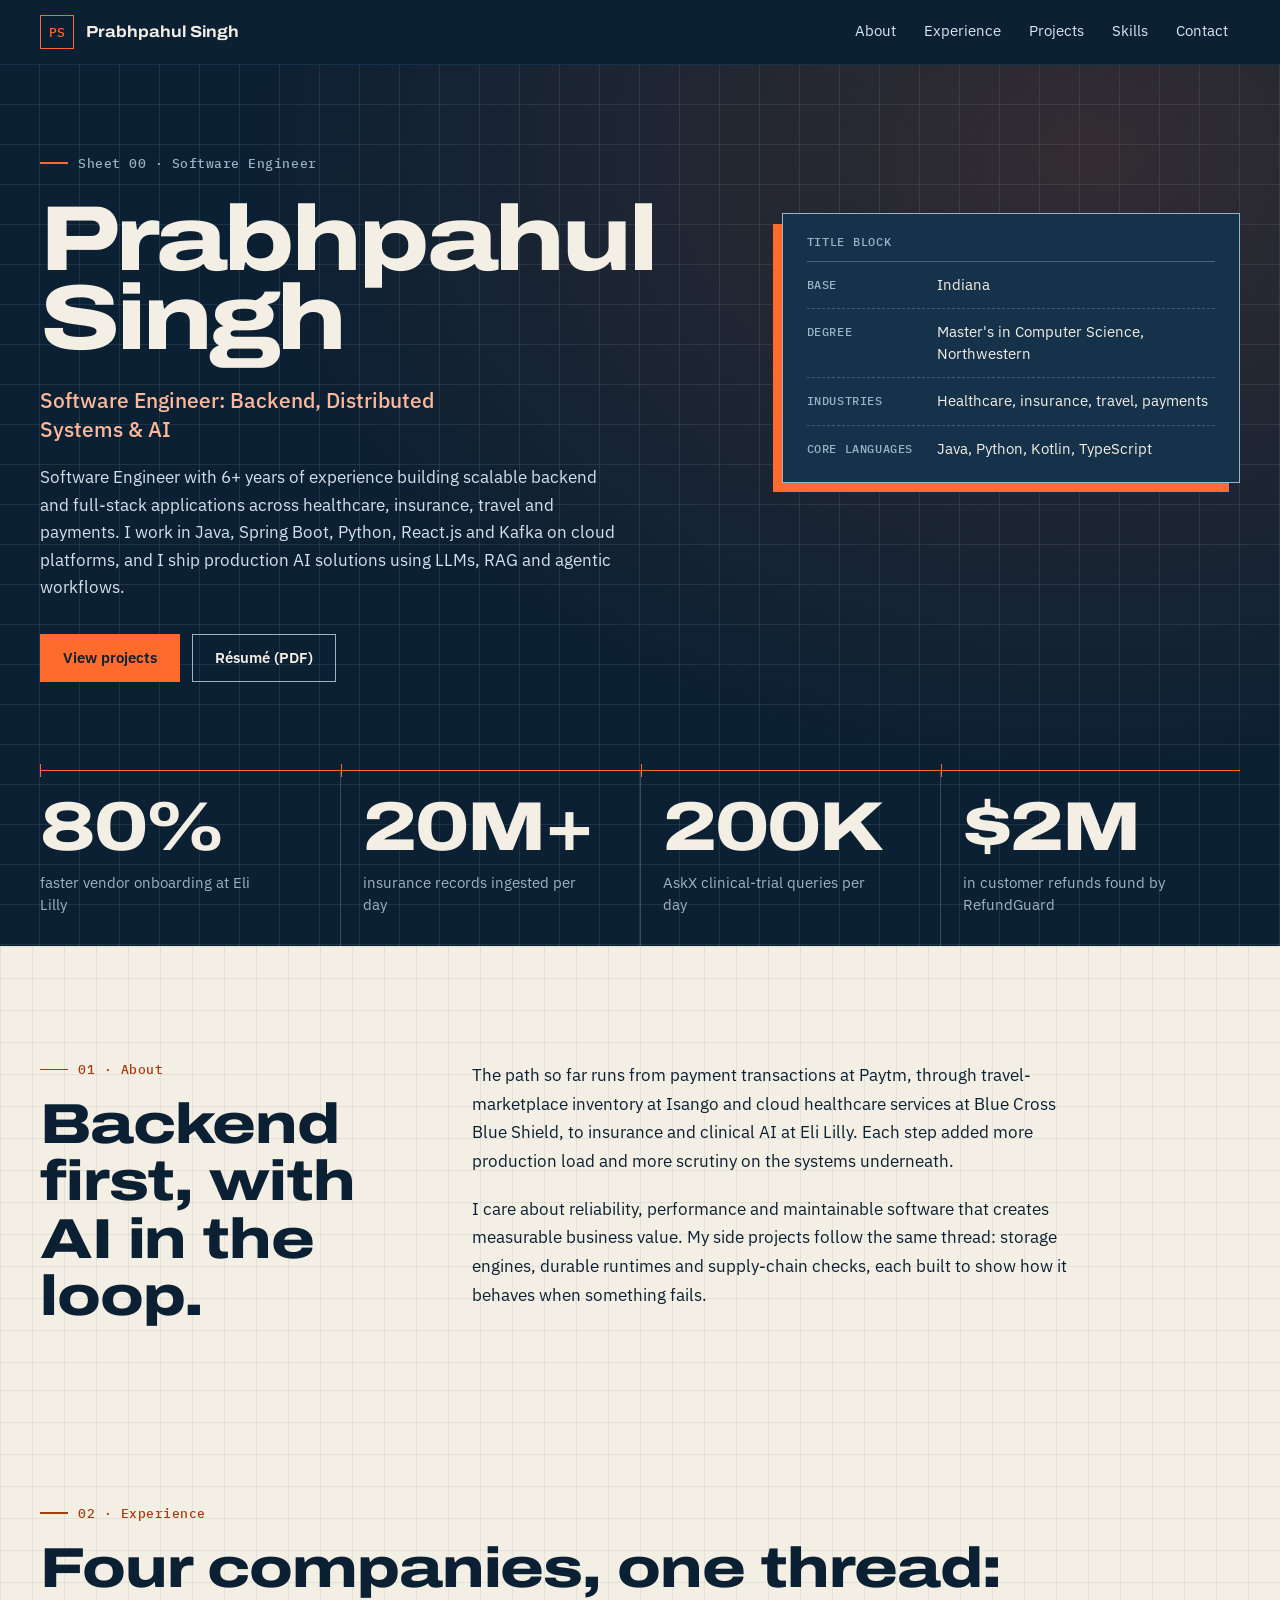
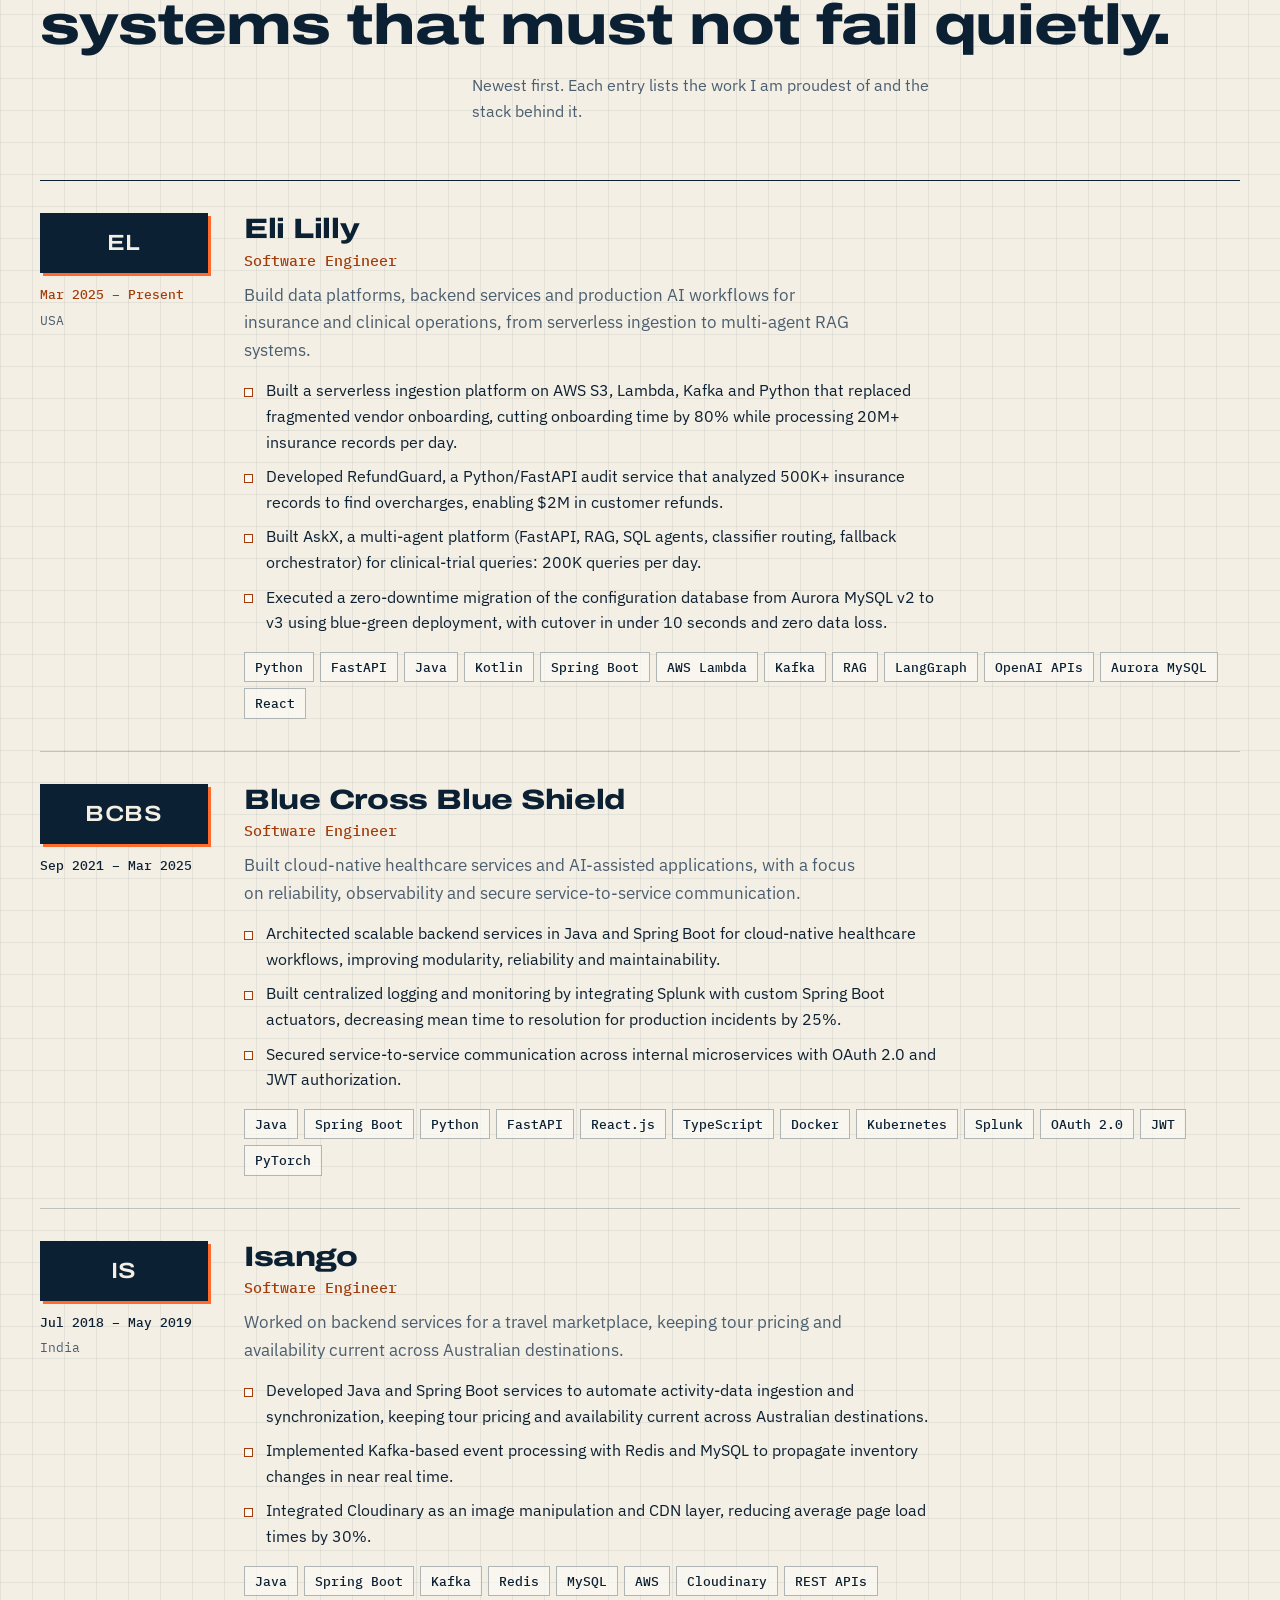
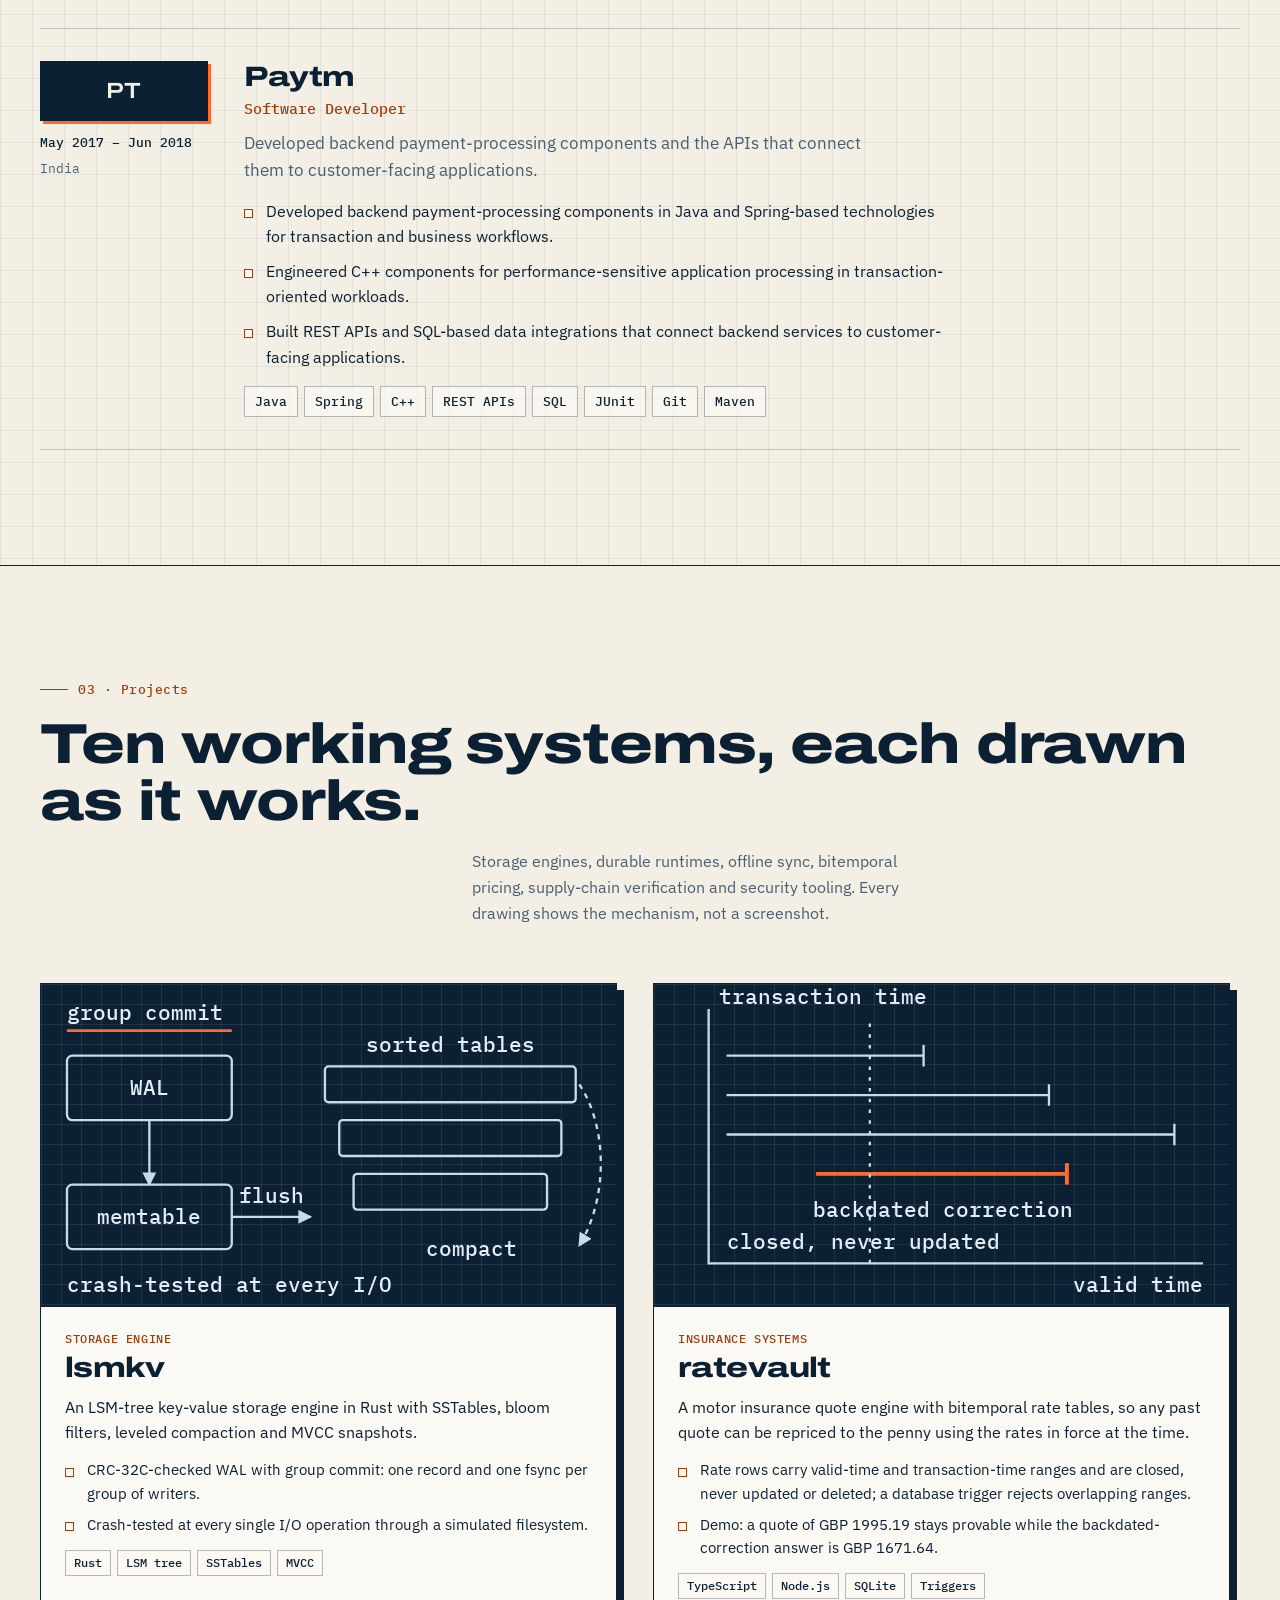
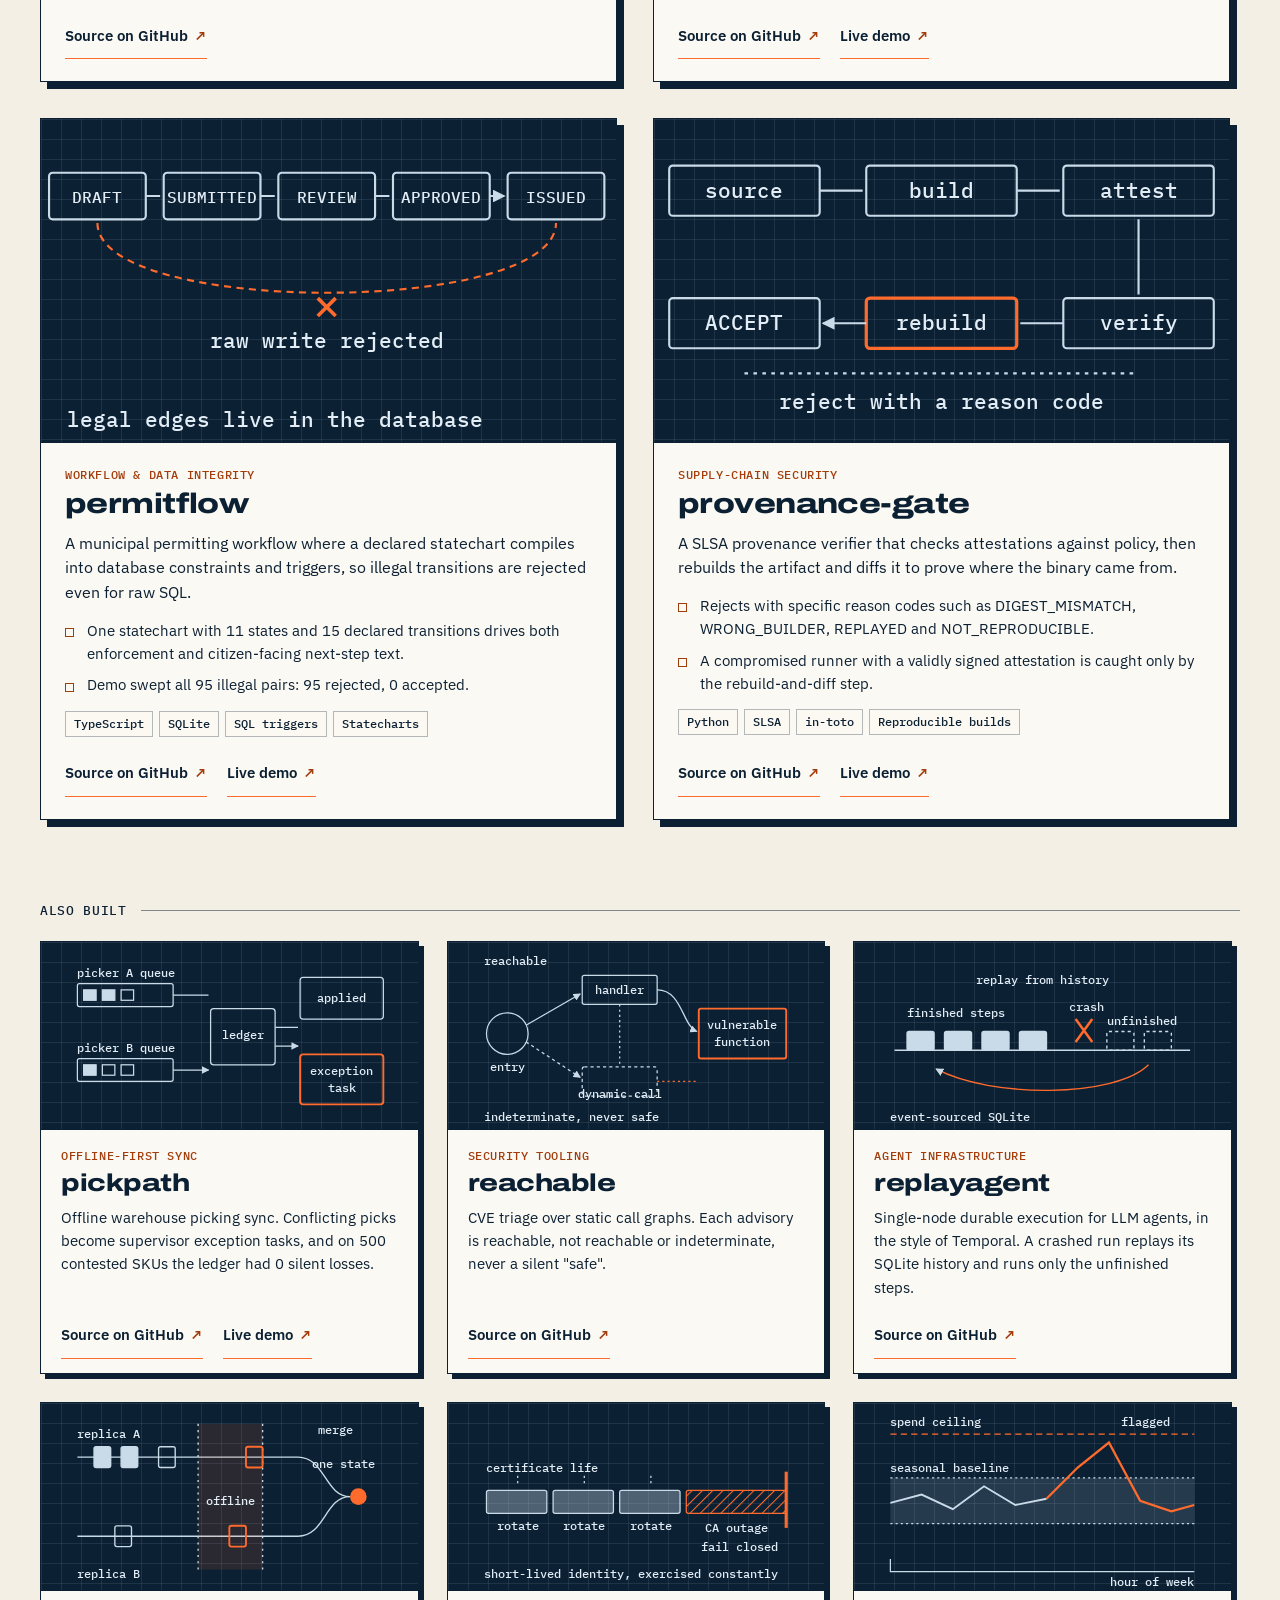
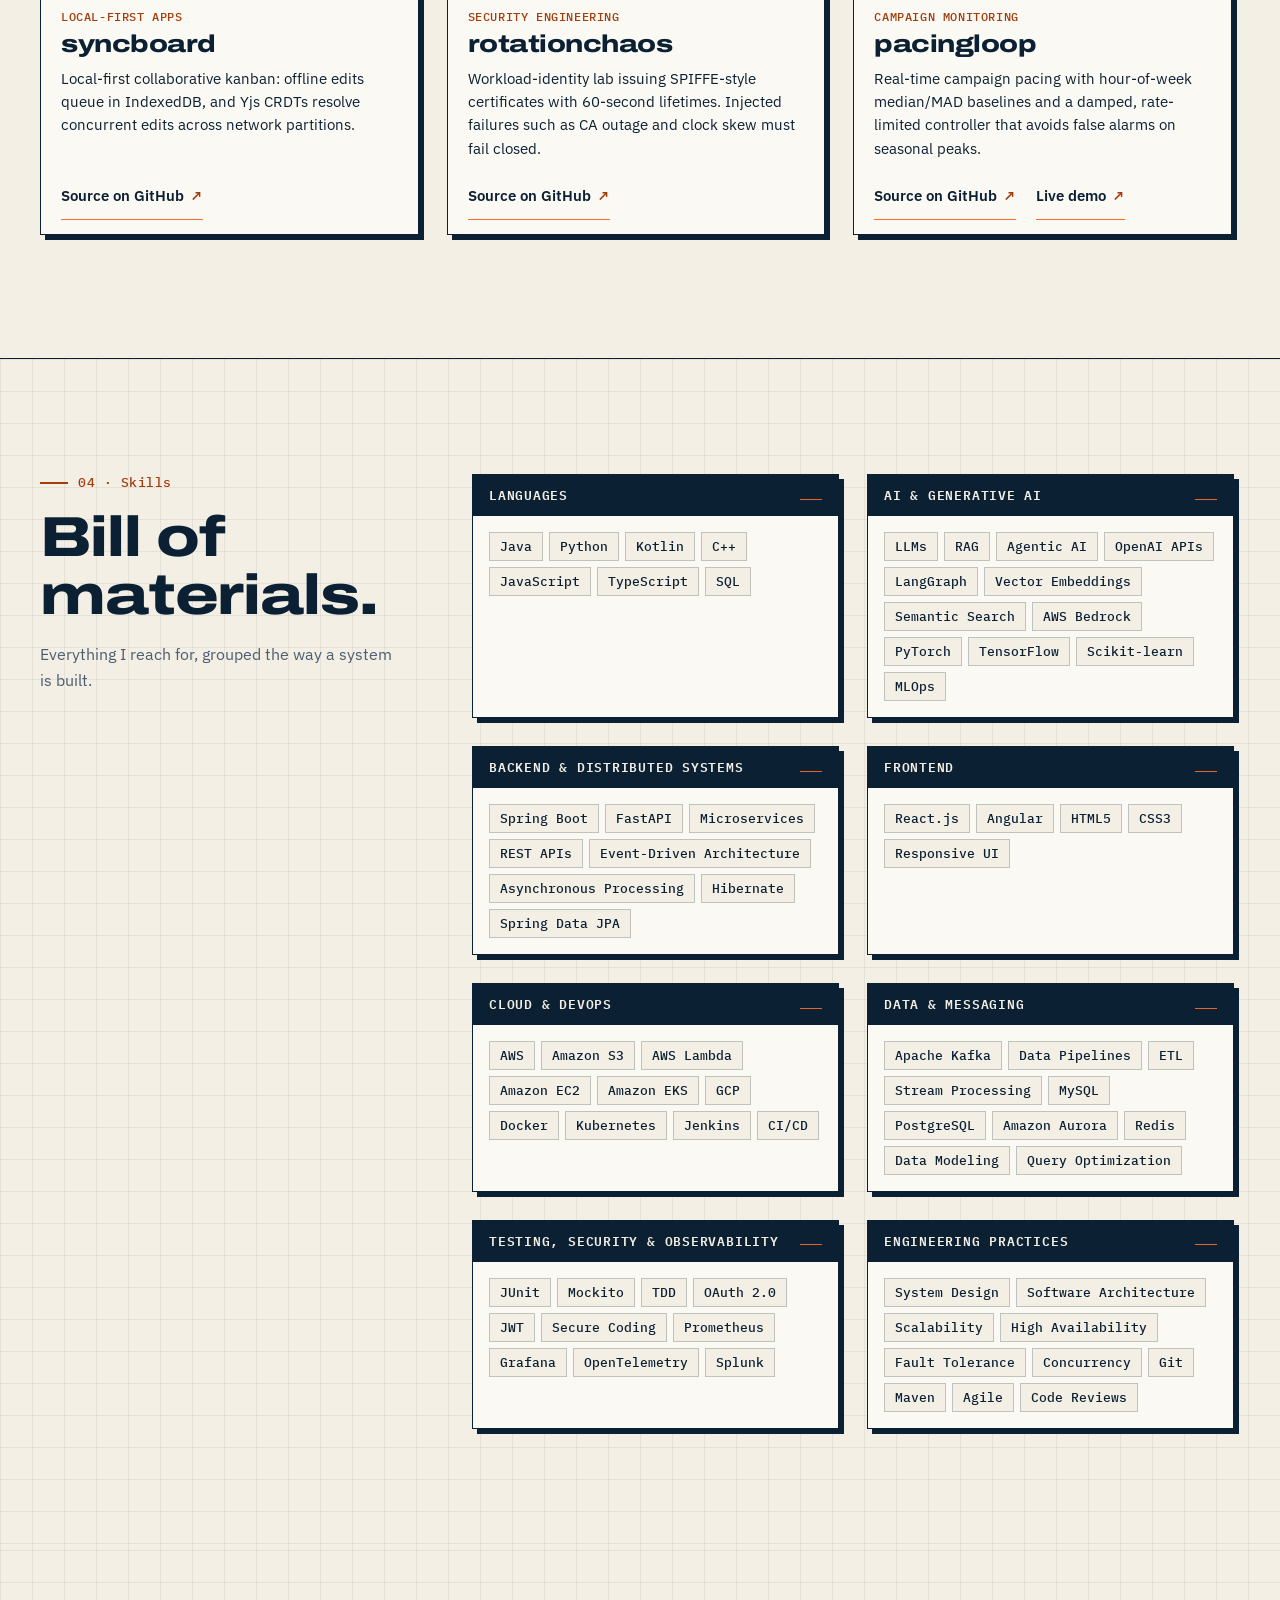
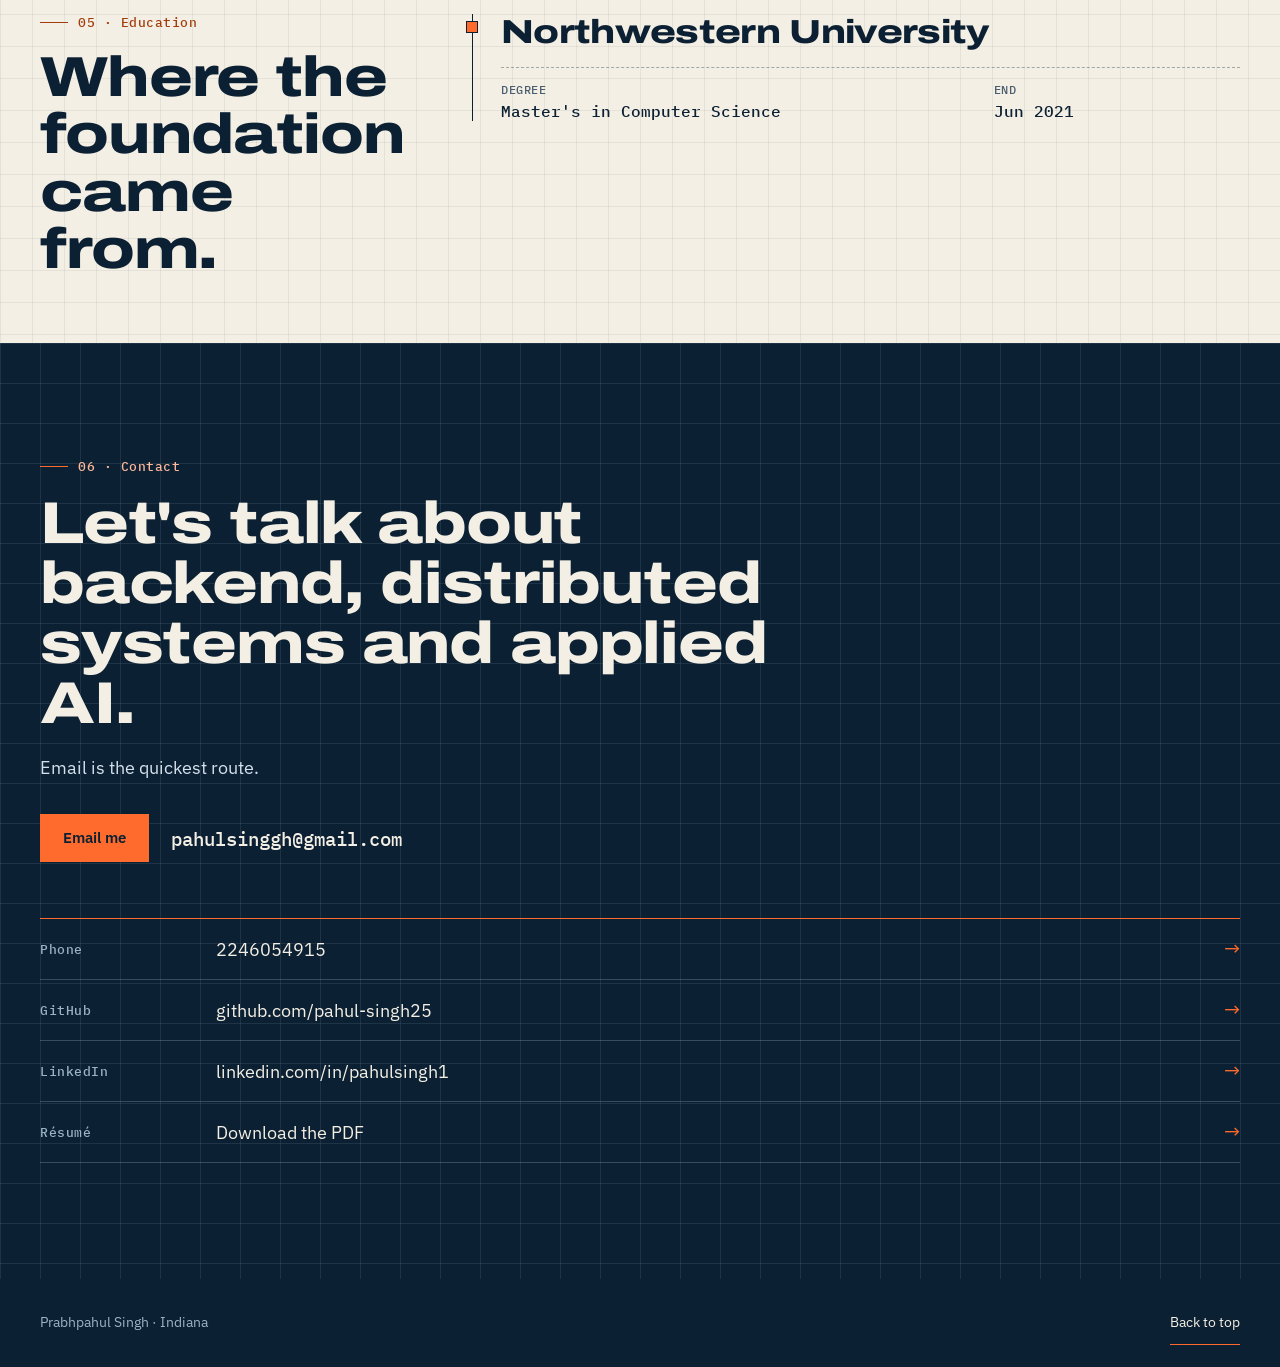
==== index.html @ 272f8ab6 "Portfolio website, revision 1" ====
<!DOCTYPE html>
<html lang="en">
<head>
<meta charset="utf-8">
<meta name="viewport" content="width=device-width, initial-scale=1">
<title>Prabhpahul Singh | Software Engineer</title>
<meta name="description" content="Software Engineer with 6+ years building scalable backend, distributed and AI systems in healthcare, insurance, travel and payments. Java, Python, Kafka, AWS.">
<link rel="canonical" href="https://pahul-singh25.github.io/">
<meta property="og:type" content="website">
<meta property="og:title" content="Prabhpahul Singh | Software Engineer">
<meta property="og:description" content="Software Engineer with 6+ years building scalable backend, distributed and AI systems in healthcare, insurance, travel and payments. Java, Python, Kafka, AWS.">
<meta property="og:url" content="https://pahul-singh25.github.io/">
<meta property="og:image" content="https://pahul-singh25.github.io/assets/images/social-card.png">
<meta property="og:image:width" content="1200">
<meta property="og:image:height" content="630">
<meta name="twitter:card" content="summary_large_image">
<meta name="twitter:title" content="Prabhpahul Singh | Software Engineer">
<meta name="twitter:description" content="Software Engineer with 6+ years building scalable backend, distributed and AI systems in healthcare, insurance, travel and payments. Java, Python, Kafka, AWS.">
<meta name="twitter:image" content="https://pahul-singh25.github.io/assets/images/social-card.png">
<meta name="theme-color" content="#0c2033">
<link rel="icon" href="favicon.svg" type="image/svg+xml">
<link rel="apple-touch-icon" href="assets/images/apple-touch-icon.png">
<link rel="preconnect" href="https://fonts.googleapis.com">
<link rel="preconnect" href="https://fonts.gstatic.com" crossorigin>
<link rel="stylesheet" href="https://fonts.googleapis.com/css2?family=Archivo:wdth,wght@62..125,400..900&family=IBM+Plex+Mono:wght@400;500&family=IBM+Plex+Sans:wght@400;500;600&display=swap">
<link rel="stylesheet" href="assets/css/site.css">
<script type="application/ld+json">
{"@context":"https://schema.org","@type":"Person","name":"Prabhpahul Singh","jobTitle":"Software Engineer: Backend, Distributed Systems & AI","url":"https://pahul-singh25.github.io/","email":"mailto:pahulsinggh@gmail.com","sameAs":["https://github.com/pahul-singh25","https://www.linkedin.com/in/pahulsingh1/"]}
</script>
</head>
<body id="top">
<a class="skip" href="#main">Skip to content</a>

<header class="site-bar">
  <div class="wrap bar-row">
    <a class="mark" href="#top" aria-label="Prabhpahul Singh, back to top"><span class="mark-box" aria-hidden="true">PS</span><span class="mark-name">Prabhpahul Singh</span></a>
    <nav class="nav-links" aria-label="Primary">
      <a href="#about">About</a>
      <a href="#experience">Experience</a>
      <a href="#projects">Projects</a>
      <a href="#skills">Skills</a>
      <a href="#contact">Contact</a>
    </nav>
    <details class="menu">
      <summary>Menu</summary>
      <nav class="menu-panel" aria-label="Menu">
        <a href="#about">About</a>
        <a href="#experience">Experience</a>
        <a href="#projects">Projects</a>
        <a href="#skills">Skills</a>
        <a href="#contact">Contact</a>
      </nav>
    </details>
  </div>
</header>

<main id="main">

<!-- HERO -->
<section class="hero" aria-labelledby="hero-title">
  <div class="wrap hero-grid">
    <div class="hero-main">
      <p class="sheet-label">Sheet 00 &middot; Software Engineer</p>
      <h1 id="hero-title" class="hero-name">Prabhpahul<br>Singh</h1>
      <p class="hero-title-line">Software Engineer: Backend, Distributed Systems &amp; AI</p>
      <p class="hero-summary">Software Engineer with 6+ years of experience building scalable backend and full-stack applications across healthcare, insurance, travel and payments. I work in Java, Spring Boot, Python, React.js and Kafka on cloud platforms, and I ship production AI solutions using LLMs, RAG and agentic workflows.</p>
      <div class="cta-row">
        <a class="btn btn-primary" href="#projects">View projects</a>
        <a class="btn btn-resume" href="assets/files/prabhpahul-singh-resume.pdf">Résumé (PDF)</a>
      </div>
    </div>

    <aside class="title-block" aria-label="Title block">
      <p class="tb-head">Title block</p>
      <dl class="tb-list">
        <div><dt>Base</dt><dd>Indiana</dd></div>
        <div><dt>Degree</dt><dd>Master's in Computer Science, Northwestern</dd></div>
        <div><dt>Industries</dt><dd>Healthcare, insurance, travel, payments</dd></div>
        <div><dt>Core languages</dt><dd>Java, Python, Kotlin, TypeScript</dd></div>
      </dl>
    </aside>
  </div>

  <div class="wrap">
    <ul class="readouts" aria-label="Headline numbers">
      <li><span class="ro-val">80%</span><span class="ro-label">faster vendor onboarding at Eli Lilly</span></li>
      <li><span class="ro-val">20M+</span><span class="ro-label">insurance records ingested per day</span></li>
      <li><span class="ro-val">200K</span><span class="ro-label">AskX clinical-trial queries per day</span></li>
      <li><span class="ro-val">$2M</span><span class="ro-label">in customer refunds found by RefundGuard</span></li>
    </ul>
  </div>
</section>

<!-- ABOUT -->
<section class="sheet about" id="about" aria-labelledby="about-title">
  <div class="wrap split">
    <header class="sec-head">
      <p class="sec-index">01 &middot; About</p>
      <h2 id="about-title">Backend first, with AI in the loop.</h2>
    </header>
    <div class="prose">
      <p>The path so far runs from payment transactions at Paytm, through travel-marketplace inventory at Isango and cloud healthcare services at Blue Cross Blue Shield, to insurance and clinical AI at Eli Lilly. Each step added more production load and more scrutiny on the systems underneath.</p>
      <p>I care about reliability, performance and maintainable software that creates measurable business value. My side projects follow the same thread: storage engines, durable runtimes and supply-chain checks, each built to show how it behaves when something fails.</p>
    </div>
  </div>
</section>

<!-- EXPERIENCE -->
<section class="sheet experience" id="experience" aria-labelledby="exp-title">
  <div class="wrap">
    <header class="sec-head wide">
      <p class="sec-index">02 &middot; Experience</p>
      <h2 id="exp-title">Four companies, one thread: systems that must not fail quietly.</h2>
      <p class="sec-lede">Newest first. Each entry lists the work I am proudest of and the stack behind it.</p>
    </header>

    <ol class="roles">
      <li class="role role-current">
        <div class="role-meta">
          <span class="logo-tile" aria-hidden="true">EL</span>
          <p class="role-dates">Mar 2025 &ndash; Present</p>
          <p class="role-loc">USA</p>
        </div>
        <div class="role-body">
          <h3>Eli Lilly <span class="role-title">Software Engineer</span></h3>
          <p class="role-desc">Build data platforms, backend services and production AI workflows for insurance and clinical operations, from serverless ingestion to multi-agent RAG systems.</p>
          <ul class="hl">
            <li>Built a serverless ingestion platform on AWS S3, Lambda, Kafka and Python that replaced fragmented vendor onboarding, cutting onboarding time by 80% while processing 20M+ insurance records per day.</li>
            <li>Developed RefundGuard, a Python/FastAPI audit service that analyzed 500K+ insurance records to find overcharges, enabling $2M in customer refunds.</li>
            <li>Built AskX, a multi-agent platform (FastAPI, RAG, SQL agents, classifier routing, fallback orchestrator) for clinical-trial queries: 200K queries per day.</li>
            <li>Executed a zero-downtime migration of the configuration database from Aurora MySQL v2 to v3 using blue-green deployment, with cutover in under 10 seconds and zero data loss.</li>
          </ul>
          <ul class="chips" aria-label="Technologies at Eli Lilly"><li>Python</li><li>FastAPI</li><li>Java</li><li>Kotlin</li><li>Spring Boot</li><li>AWS Lambda</li><li>Kafka</li><li>RAG</li><li>LangGraph</li><li>OpenAI APIs</li><li>Aurora MySQL</li><li>React</li></ul>
        </div>
      </li>

      <li class="role">
        <div class="role-meta">
          <span class="logo-tile" aria-hidden="true">BCBS</span>
          <p class="role-dates">Sep 2021 &ndash; Mar 2025</p>
          <p class="role-loc">&nbsp;</p>
        </div>
        <div class="role-body">
          <h3>Blue Cross Blue Shield <span class="role-title">Software Engineer</span></h3>
          <p class="role-desc">Built cloud-native healthcare services and AI-assisted applications, with a focus on reliability, observability and secure service-to-service communication.</p>
          <ul class="hl">
            <li>Architected scalable backend services in Java and Spring Boot for cloud-native healthcare workflows, improving modularity, reliability and maintainability.</li>
            <li>Built centralized logging and monitoring by integrating Splunk with custom Spring Boot actuators, decreasing mean time to resolution for production incidents by 25%.</li>
            <li>Secured service-to-service communication across internal microservices with OAuth 2.0 and JWT authorization.</li>
          </ul>
          <ul class="chips" aria-label="Technologies at Blue Cross Blue Shield"><li>Java</li><li>Spring Boot</li><li>Python</li><li>FastAPI</li><li>React.js</li><li>TypeScript</li><li>Docker</li><li>Kubernetes</li><li>Splunk</li><li>OAuth 2.0</li><li>JWT</li><li>PyTorch</li></ul>
        </div>
      </li>

      <li class="role">
        <div class="role-meta">
          <span class="logo-tile" aria-hidden="true">IS</span>
          <p class="role-dates">Jul 2018 &ndash; May 2019</p>
          <p class="role-loc">India</p>
        </div>
        <div class="role-body">
          <h3>Isango <span class="role-title">Software Engineer</span></h3>
          <p class="role-desc">Worked on backend services for a travel marketplace, keeping tour pricing and availability current across Australian destinations.</p>
          <ul class="hl">
            <li>Developed Java and Spring Boot services to automate activity-data ingestion and synchronization, keeping tour pricing and availability current across Australian destinations.</li>
            <li>Implemented Kafka-based event processing with Redis and MySQL to propagate inventory changes in near real time.</li>
            <li>Integrated Cloudinary as an image manipulation and CDN layer, reducing average page load times by 30%.</li>
          </ul>
          <ul class="chips" aria-label="Technologies at Isango"><li>Java</li><li>Spring Boot</li><li>Kafka</li><li>Redis</li><li>MySQL</li><li>AWS</li><li>Cloudinary</li><li>REST APIs</li></ul>
        </div>
      </li>

      <li class="role">
        <div class="role-meta">
          <span class="logo-tile" aria-hidden="true">PT</span>
          <p class="role-dates">May 2017 &ndash; Jun 2018</p>
          <p class="role-loc">India</p>
        </div>
        <div class="role-body">
          <h3>Paytm <span class="role-title">Software Developer</span></h3>
          <p class="role-desc">Developed backend payment-processing components and the APIs that connect them to customer-facing applications.</p>
          <ul class="hl">
            <li>Developed backend payment-processing components in Java and Spring-based technologies for transaction and business workflows.</li>
            <li>Engineered C++ components for performance-sensitive application processing in transaction-oriented workloads.</li>
            <li>Built REST APIs and SQL-based data integrations that connect backend services to customer-facing applications.</li>
          </ul>
          <ul class="chips" aria-label="Technologies at Paytm"><li>Java</li><li>Spring</li><li>C++</li><li>REST APIs</li><li>SQL</li><li>JUnit</li><li>Git</li><li>Maven</li></ul>
        </div>
      </li>
    </ol>
  </div>
</section>

<!-- PROJECTS -->
<section class="sheet projects" id="projects" aria-labelledby="proj-title">
  <div class="wrap">
    <header class="sec-head wide">
      <p class="sec-index">03 &middot; Projects</p>
      <h2 id="proj-title">Ten working systems, each drawn as it works.</h2>
      <p class="sec-lede">Storage engines, durable runtimes, offline sync, bitemporal pricing, supply-chain verification and security tooling. Every drawing shows the mechanism, not a screenshot.</p>
    </header>

    <div class="feat-grid">

      <!-- lsmkv -->
      <article class="proj feat" id="lsmkv" aria-labelledby="t-lsmkv">
        <div class="fig">
          <svg viewBox="0 0 320 180" role="img" aria-label="Drawing: writes go through a checksummed log and a memtable, flush into stacked sorted tables, and compaction merges them.">
            <defs><marker id="m-lsm" viewBox="0 0 8 8" refX="7" refY="4" markerWidth="6" markerHeight="6" orient="auto"><path d="M0 0L8 4L0 8z" fill="currentColor"/></marker></defs>
            <g fill="none" stroke="currentColor" stroke-width="1.3">
              <rect x="14" y="40" width="92" height="36" rx="3"/>
              <rect x="14" y="112" width="92" height="36" rx="3"/>
              <path d="M60 76 V112" marker-end="url(#m-lsm)"/>
              <path d="M106 130 H150" marker-end="url(#m-lsm)"/>
              <rect x="158" y="46" width="140" height="20" rx="2"/>
              <rect x="166" y="76" width="124" height="20" rx="2"/>
              <rect x="174" y="106" width="108" height="20" rx="2"/>
              <path d="M300 56 C 316 80, 316 120, 300 146" stroke-dasharray="3 3" marker-end="url(#m-lsm)"/>
              <path d="M14 26 H106" stroke="#ff6b2c" stroke-width="1.6"/>
            </g>
            <g class="fig-tx">
              <text x="60" y="62" text-anchor="middle">WAL</text>
              <text x="60" y="134" text-anchor="middle">memtable</text>
              <text x="14" y="20">group commit</text>
              <text x="128" y="122" text-anchor="middle">flush</text>
              <text x="228" y="38" text-anchor="middle">sorted tables</text>
              <text x="240" y="152" text-anchor="middle">compact</text>
              <text x="14" y="172" fill="#c9dbe9">crash-tested at every I/O</text>
            </g>
          </svg>
        </div>
        <div class="body">
          <p class="cat">Storage engine</p>
          <h3 id="t-lsmkv">lsmkv</h3>
          <p class="desc">An LSM-tree key-value storage engine in Rust with SSTables, bloom filters, leveled compaction and MVCC snapshots.</p>
          <ul class="hl">
            <li>CRC-32C-checked WAL with group commit: one record and one fsync per group of writers.</li>
            <li>Crash-tested at every single I/O operation through a simulated filesystem.</li>
          </ul>
          <ul class="chips" aria-label="Technologies used in lsmkv"><li>Rust</li><li>LSM tree</li><li>SSTables</li><li>MVCC</li></ul>
          <p class="links"><a href="https://github.com/pahul-singh25/lsmkv">Source on GitHub</a></p>
        </div>
      </article>

      <!-- ratevault -->
      <article class="proj feat" id="ratevault" aria-labelledby="t-ratevault">
        <div class="fig">
          <svg viewBox="0 0 320 180" role="img" aria-label="Drawing: rate rows on two time axes. Closed rows stay in place, and a backdated correction is added as a new row.">
            <g fill="none" stroke="currentColor" stroke-width="1.3">
              <path d="M30 14 V156 H306"/>
              <path d="M40 40 H150 M150 34 V46"/>
              <path d="M40 62 H220 M220 56 V68"/>
              <path d="M40 84 H290 M290 78 V90"/>
              <path d="M90 106 H230" stroke="#ff6b2c" stroke-width="2.2"/>
              <path d="M230 100 V112" stroke="#ff6b2c" stroke-width="2.2"/>
              <path d="M120 22 V156" stroke-dasharray="2 4"/>
            </g>
            <g class="fig-tx">
              <text x="36" y="11">transaction time</text>
              <text x="306" y="172" text-anchor="end">valid time</text>
              <text x="88" y="130" fill="#ff6b2c">backdated correction</text>
              <text x="40" y="148" fill="#c9dbe9">closed, never updated</text>
            </g>
          </svg>
        </div>
        <div class="body">
          <p class="cat">Insurance systems</p>
          <h3 id="t-ratevault">ratevault</h3>
          <p class="desc">A motor insurance quote engine with bitemporal rate tables, so any past quote can be repriced to the penny using the rates in force at the time.</p>
          <ul class="hl">
            <li>Rate rows carry valid-time and transaction-time ranges and are closed, never updated or deleted; a database trigger rejects overlapping ranges.</li>
            <li>Demo: a quote of GBP 1995.19 stays provable while the backdated-correction answer is GBP 1671.64.</li>
          </ul>
          <ul class="chips" aria-label="Technologies used in ratevault"><li>TypeScript</li><li>Node.js</li><li>SQLite</li><li>Triggers</li></ul>
          <p class="links"><a href="https://github.com/pahul-singh25/ratevault">Source on GitHub</a><a href="https://pahul-singh25.github.io/ratevault/">Live demo</a></p>
        </div>
      </article>

      <!-- permitflow -->
      <article class="proj feat" id="permitflow" aria-labelledby="t-permitflow">
        <div class="fig">
          <svg viewBox="0 0 320 180" role="img" aria-label="Drawing: permit statuses move along a legal path of boxes; a bypass write from draft straight to issued is rejected.">
            <defs><marker id="m-pf" viewBox="0 0 8 8" refX="7" refY="4" markerWidth="6" markerHeight="6" orient="auto"><path d="M0 0L8 4L0 8z" fill="currentColor"/></marker></defs>
            <g fill="none" stroke="currentColor" stroke-width="1.2">
              <rect x="4" y="30" width="54" height="26" rx="2"/>
              <rect x="68" y="30" width="54" height="26" rx="2"/>
              <rect x="132" y="30" width="54" height="26" rx="2"/>
              <rect x="196" y="30" width="54" height="26" rx="2"/>
              <rect x="260" y="30" width="54" height="26" rx="2"/>
              <path d="M58 43 H66 M122 43 H130 M186 43 H194 M250 43 H258" marker-end="url(#m-pf)"/>
              <path d="M31 58 C 31 110, 287 110, 287 58" stroke="#ff6b2c" stroke-dasharray="4 3"/>
            </g>
            <path d="M154 100 l 10 10 M164 100 l -10 10" stroke="#ff6b2c" stroke-width="2"/>
            <g class="fig-tx">
              <text x="31" y="47" text-anchor="middle" style="font-size:9px">DRAFT</text>
              <text x="95" y="47" text-anchor="middle" style="font-size:9px">SUBMITTED</text>
              <text x="159" y="47" text-anchor="middle" style="font-size:9px">REVIEW</text>
              <text x="223" y="47" text-anchor="middle" style="font-size:9px">APPROVED</text>
              <text x="287" y="47" text-anchor="middle" style="font-size:9px">ISSUED</text>
              <text x="159" y="128" text-anchor="middle" fill="#ff6b2c">raw write rejected</text>
              <text x="14" y="172" fill="#c9dbe9">legal edges live in the database</text>
            </g>
          </svg>
        </div>
        <div class="body">
          <p class="cat">Workflow &amp; data integrity</p>
          <h3 id="t-permitflow">permitflow</h3>
          <p class="desc">A municipal permitting workflow where a declared statechart compiles into database constraints and triggers, so illegal transitions are rejected even for raw SQL.</p>
          <ul class="hl">
            <li>One statechart with 11 states and 15 declared transitions drives both enforcement and citizen-facing next-step text.</li>
            <li>Demo swept all 95 illegal pairs: 95 rejected, 0 accepted.</li>
          </ul>
          <ul class="chips" aria-label="Technologies used in permitflow"><li>TypeScript</li><li>SQLite</li><li>SQL triggers</li><li>Statecharts</li></ul>
          <p class="links"><a href="https://github.com/pahul-singh25/permitflow">Source on GitHub</a><a href="https://pahul-singh25.github.io/permitflow/">Live demo</a></p>
        </div>
      </article>

      <!-- provenance-gate -->
      <article class="proj feat" id="provenance-gate" aria-labelledby="t-provenance-gate">
        <div class="fig">
          <svg viewBox="0 0 320 180" role="img" aria-label="Drawing: a build is attested, verified against policy, then rebuilt and diffed. The rebuild step is the one that catches a compromised runner.">
            <defs><marker id="m-pg" viewBox="0 0 8 8" refX="7" refY="4" markerWidth="6" markerHeight="6" orient="auto"><path d="M0 0L8 4L0 8z" fill="currentColor"/></marker></defs>
            <g fill="none" stroke="currentColor" stroke-width="1.2">
              <rect x="8" y="26" width="84" height="28" rx="2"/>
              <rect x="118" y="26" width="84" height="28" rx="2"/>
              <rect x="228" y="26" width="84" height="28" rx="2"/>
              <rect x="228" y="100" width="84" height="28" rx="2"/>
              <rect x="118" y="100" width="84" height="28" rx="2" stroke="#ff6b2c" stroke-width="1.8"/>
              <rect x="8" y="100" width="84" height="28" rx="2"/>
              <path d="M92 40 H116 M202 40 H226 M270 56 V98 M228 114 H204 M118 114 H94" marker-end="url(#m-pg)"/>
              <path d="M50 142 H270" stroke-dasharray="2 3"/>
            </g>
            <g class="fig-tx">
              <text x="50" y="44" text-anchor="middle">source</text>
              <text x="160" y="44" text-anchor="middle">build</text>
              <text x="270" y="44" text-anchor="middle">attest</text>
              <text x="270" y="118" text-anchor="middle">verify</text>
              <text x="160" y="118" text-anchor="middle" fill="#ff6b2c">rebuild</text>
              <text x="50" y="118" text-anchor="middle">ACCEPT</text>
              <text x="160" y="162" text-anchor="middle">reject with a reason code</text>
            </g>
          </svg>
        </div>
        <div class="body">
          <p class="cat">Supply-chain security</p>
          <h3 id="t-provenance-gate">provenance-gate</h3>
          <p class="desc">A SLSA provenance verifier that checks attestations against policy, then rebuilds the artifact and diffs it to prove where the binary came from.</p>
          <ul class="hl">
            <li>Rejects with specific reason codes such as DIGEST_MISMATCH, WRONG_BUILDER, REPLAYED and NOT_REPRODUCIBLE.</li>
            <li>A compromised runner with a validly signed attestation is caught only by the rebuild-and-diff step.</li>
          </ul>
          <ul class="chips" aria-label="Technologies used in provenance-gate"><li>Python</li><li>SLSA</li><li>in-toto</li><li>Reproducible builds</li></ul>
          <p class="links"><a href="https://github.com/pahul-singh25/provenance-gate">Source on GitHub</a><a href="https://pahul-singh25.github.io/provenance-gate/">Live demo</a></p>
        </div>
      </article>

    </div>

    <h3 class="also-head"><span>Also built</span></h3>
    <div class="mini-grid">

      <!-- pickpath -->
      <article class="proj mini" id="pickpath" aria-labelledby="t-pickpath">
        <div class="fig">
          <svg viewBox="0 0 320 180" role="img" aria-label="Drawing: two pickers' offline queues drain into a reservation ledger; valid picks are applied, and conflicts become supervisor exception tasks.">
            <defs><marker id="m-pp" viewBox="0 0 8 8" refX="7" refY="4" markerWidth="6" markerHeight="6" orient="auto"><path d="M0 0L8 4L0 8z" fill="currentColor"/></marker></defs>
            <g fill="none" stroke="currentColor" stroke-width="1.2">
              <rect x="14" y="40" width="92" height="22" rx="2"/>
              <rect x="14" y="112" width="92" height="22" rx="2"/>
              <rect x="20" y="46" width="12" height="10" fill="currentColor"/>
              <rect x="38" y="46" width="12" height="10" fill="currentColor"/>
              <rect x="56" y="46" width="12" height="10"/>
              <rect x="20" y="118" width="12" height="10" fill="currentColor"/>
              <rect x="38" y="118" width="12" height="10"/>
              <rect x="56" y="118" width="12" height="10"/>
              <path d="M106 51 H140 M106 123 H140" marker-end="url(#m-pp)"/>
              <rect x="142" y="64" width="62" height="54" rx="3"/>
              <path d="M204 82 H226 M204 100 H226" marker-end="url(#m-pp)"/>
              <rect x="228" y="34" width="80" height="40" rx="3"/>
              <rect x="228" y="108" width="80" height="48" rx="3" stroke="#ff6b2c" stroke-width="1.8"/>
            </g>
            <g class="fig-tx">
              <text x="14" y="34">picker A queue</text>
              <text x="14" y="106">picker B queue</text>
              <text x="173" y="93" text-anchor="middle">ledger</text>
              <text x="268" y="58" text-anchor="middle">applied</text>
              <text x="268" y="128" text-anchor="middle" fill="#ff6b2c">exception</text>
              <text x="268" y="144" text-anchor="middle" fill="#ff6b2c">task</text>
            </g>
          </svg>
        </div>
        <div class="body">
          <p class="cat">Offline-first sync</p>
          <h3 id="t-pickpath">pickpath</h3>
          <p class="desc">Offline warehouse picking sync. Conflicting picks become supervisor exception tasks, and on 500 contested SKUs the ledger had 0 silent losses.</p>
          <p class="links"><a href="https://github.com/pahul-singh25/pickpath">Source on GitHub</a><a href="https://pahul-singh25.github.io/pickpath/">Live demo</a></p>
        </div>
      </article>

      <!-- reachable -->
      <article class="proj mini" id="reachable" aria-labelledby="t-reachable">
        <div class="fig">
          <svg viewBox="0 0 320 180" role="img" aria-label="Drawing: a call graph from an entry point to a vulnerable function. A dynamic dispatch node makes the unresolved branch indeterminate, never safe.">
            <defs><marker id="m-re" viewBox="0 0 8 8" refX="7" refY="4" markerWidth="6" markerHeight="6" orient="auto"><path d="M0 0L8 4L0 8z" fill="currentColor"/></marker></defs>
            <g fill="none" stroke="currentColor" stroke-width="1.2">
              <circle cx="36" cy="88" r="20"/>
              <rect x="108" y="32" width="72" height="28" rx="2"/>
              <rect x="108" y="120" width="72" height="28" rx="2" stroke-dasharray="3 3"/>
              <rect x="220" y="64" width="84" height="48" rx="2" stroke="#ff6b2c" stroke-width="1.8"/>
              <path d="M54 80 L106 50" marker-end="url(#m-re)"/>
              <path d="M54 96 L106 130" stroke-dasharray="3 3" marker-end="url(#m-re)"/>
              <path d="M180 46 C 204 46, 204 80, 218 86" marker-end="url(#m-re)"/>
              <path d="M144 60 V118" stroke-dasharray="2 3"/>
              <path d="M180 134 H218" stroke="#ff6b2c" stroke-dasharray="2 3"/>
            </g>
            <g class="fig-tx">
              <text x="36" y="124" text-anchor="middle">entry</text>
              <text x="144" y="50" text-anchor="middle">handler</text>
              <text x="144" y="150" text-anchor="middle">dynamic call</text>
              <text x="262" y="84" text-anchor="middle" fill="#ff6b2c">vulnerable</text>
              <text x="262" y="100" text-anchor="middle">function</text>
              <text x="14" y="22" fill="#c9dbe9">reachable</text>
              <text x="14" y="172" fill="#ff6b2c">indeterminate, never safe</text>
            </g>
          </svg>
        </div>
        <div class="body">
          <p class="cat">Security tooling</p>
          <h3 id="t-reachable">reachable</h3>
          <p class="desc">CVE triage over static call graphs. Each advisory is reachable, not reachable or indeterminate, never a silent "safe".</p>
          <p class="links"><a href="https://github.com/pahul-singh25/reachable">Source on GitHub</a></p>
        </div>
      </article>

      <!-- replayagent -->
      <article class="proj mini" id="replayagent" aria-labelledby="t-replayagent">
        <div class="fig">
          <svg viewBox="0 0 320 180" role="img" aria-label="Drawing: a workflow records finished steps, a crash interrupts it, and a new worker replays the history and runs only the unfinished steps.">
            <defs><marker id="m-rep" viewBox="0 0 8 8" refX="7" refY="4" markerWidth="6" markerHeight="6" orient="auto"><path d="M0 0L8 4L0 8z" fill="currentColor"/></marker></defs>
            <g fill="none" stroke="currentColor" stroke-width="1.3">
              <path d="M18 104 H302"/>
              <path d="M262 118 C 230 150, 110 150, 58 122" stroke="#ff6b2c" marker-end="url(#m-rep)"/>
              <rect x="30" y="86" width="26" height="18" rx="2" fill="currentColor"/>
              <rect x="66" y="86" width="26" height="18" rx="2" fill="currentColor"/>
              <rect x="102" y="86" width="26" height="18" rx="2" fill="currentColor"/>
              <rect x="138" y="86" width="26" height="18" rx="2" fill="currentColor"/>
              <rect x="222" y="86" width="26" height="18" rx="2" stroke-dasharray="3 3"/>
              <rect x="258" y="86" width="26" height="18" rx="2" stroke-dasharray="3 3"/>
            </g>
            <g stroke="#ff6b2c" stroke-width="2.4" fill="none"><path d="M192 74 L208 96 M208 74 L192 96"/></g>
            <g class="fig-tx">
              <text x="30" y="72">finished steps</text>
              <text x="186" y="66" fill="#ff6b2c">crash</text>
              <text x="222" y="80">unfinished</text>
              <text x="160" y="40" text-anchor="middle">replay from history</text>
              <text x="14" y="172" fill="#c9dbe9">event-sourced SQLite</text>
            </g>
          </svg>
        </div>
        <div class="body">
          <p class="cat">Agent infrastructure</p>
          <h3 id="t-replayagent">replayagent</h3>
          <p class="desc">Single-node durable execution for LLM agents, in the style of Temporal. A crashed run replays its SQLite history and runs only the unfinished steps.</p>
          <p class="links"><a href="https://github.com/pahul-singh25/replayagent">Source on GitHub</a></p>
        </div>
      </article>

      <!-- syncboard -->
      <article class="proj mini" id="syncboard" aria-labelledby="t-syncboard">
        <div class="fig">
          <svg viewBox="0 0 320 180" role="img" aria-label="Drawing: two replicas edit while split apart, then their edits merge into one converged board.">
            <g fill="none" stroke="currentColor" stroke-width="1.3">
              <path d="M14 52 H226"/>
              <path d="M14 128 H226"/>
              <rect x="130" y="20" width="62" height="140" fill="#ff6b2c" fill-opacity=".12" stroke="none"/>
              <path d="M130 20 V160 M192 20 V160" stroke-dasharray="2 4"/>
              <rect x="30" y="42" width="16" height="20" rx="2" fill="currentColor"/>
              <rect x="56" y="42" width="16" height="20" rx="2" fill="currentColor"/>
              <rect x="92" y="42" width="16" height="20" rx="2"/>
              <rect x="50" y="118" width="16" height="20" rx="2"/>
              <rect x="160" y="118" width="16" height="20" rx="2" stroke="#ff6b2c" stroke-width="1.8"/>
              <rect x="176" y="42" width="16" height="20" rx="2" stroke="#ff6b2c" stroke-width="1.8"/>
              <path d="M226 52 C 252 52, 252 90, 276 90"/>
              <path d="M226 128 C 252 128, 252 90, 276 90"/>
              <circle cx="284" cy="90" r="8" fill="#ff6b2c" stroke="none"/>
            </g>
            <g class="fig-tx">
              <text x="14" y="34">replica A</text>
              <text x="14" y="168">replica B</text>
              <text x="161" y="98" text-anchor="middle" fill="#ff6b2c">offline</text>
              <text x="262" y="30" text-anchor="middle">merge</text>
              <text x="300" y="62" text-anchor="end" fill="#ff6b2c">one state</text>
            </g>
          </svg>
        </div>
        <div class="body">
          <p class="cat">Local-first apps</p>
          <h3 id="t-syncboard">syncboard</h3>
          <p class="desc">Local-first collaborative kanban: offline edits queue in IndexedDB, and Yjs CRDTs resolve concurrent edits across network partitions.</p>
          <p class="links"><a href="https://github.com/pahul-singh25/syncboard">Source on GitHub</a></p>
        </div>
      </article>

      <!-- rotationchaos -->
      <article class="proj mini" id="rotationchaos" aria-labelledby="t-rotationchaos">
        <div class="fig">
          <svg viewBox="0 0 320 180" role="img" aria-label="Drawing: short-lived certificates rotate at half life; during a simulated CA outage the rotation hatch appears and the path stops in a fail-closed bar.">
            <defs><pattern id="hatch-rc" width="7" height="7" patternUnits="userSpaceOnUse" patternTransform="rotate(45)"><line x1="0" y1="0" x2="0" y2="7" stroke="#ff6b2c" stroke-width="2"/></pattern></defs>
            <g fill="none" stroke="currentColor" stroke-width="1.2">
              <rect x="16" y="84" width="58" height="22" rx="2" fill="currentColor" fill-opacity=".35"/>
              <rect x="80" y="84" width="58" height="22" rx="2" fill="currentColor" fill-opacity=".35"/>
              <rect x="144" y="84" width="58" height="22" rx="2" fill="currentColor" fill-opacity=".35"/>
              <path d="M46 70 V80 M110 70 V80 M174 70 V80" stroke-dasharray="2 3"/>
              <rect x="208" y="84" width="96" height="22" rx="2" fill="url(#hatch-rc)" stroke="#ff6b2c"/>
              <path d="M304 66 V120" stroke="#ff6b2c" stroke-width="3"/>
            </g>
            <g class="fig-tx">
              <text x="16" y="66">certificate life</text>
              <text x="46" y="122" text-anchor="middle">rotate</text>
              <text x="110" y="122" text-anchor="middle">rotate</text>
              <text x="174" y="122" text-anchor="middle">rotate</text>
              <text x="256" y="124" text-anchor="middle" fill="#ff6b2c">CA outage</text>
              <text x="296" y="142" text-anchor="end" fill="#ff6b2c">fail closed</text>
              <text x="14" y="168" fill="#c9dbe9">short-lived identity, exercised constantly</text>
            </g>
          </svg>
        </div>
        <div class="body">
          <p class="cat">Security engineering</p>
          <h3 id="t-rotationchaos">rotationchaos</h3>
          <p class="desc">Workload-identity lab issuing SPIFFE-style certificates with 60-second lifetimes. Injected failures such as CA outage and clock skew must fail closed.</p>
          <p class="links"><a href="https://github.com/pahul-singh25/rotationchaos">Source on GitHub</a></p>
        </div>
      </article>

      <!-- pacingloop -->
      <article class="proj mini" id="pacingloop" aria-labelledby="t-pacingloop">
        <div class="fig">
          <svg viewBox="0 0 320 180" role="img" aria-label="Drawing: spend follows a seasonal baseline band. A spike above the band is flagged, and a spend ceiling line caps the controller.">
            <g fill="none" stroke="currentColor" stroke-width="1.2">
              <rect x="14" y="72" width="292" height="44" fill="#9bb3c6" fill-opacity=".18" stroke="none"/>
              <path d="M14 72 H306 M14 116 H306" stroke-dasharray="2 3"/>
              <path d="M14 30 H306" stroke="#ff6b2c" stroke-dasharray="6 4"/>
              <path d="M14 150 V162 H306"/>
              <polyline points="14,96 44,88 74,102 104,80 134,98 164,92" stroke-width="1.8"/>
            </g>
            <polyline points="164,92 194,62 224,38 254,94 284,104 306,98" fill="none" stroke="#ff6b2c" stroke-width="2.2"/>
            <g class="fig-tx">
              <text x="14" y="22">spend ceiling</text>
              <text x="14" y="66" fill="#c9dbe9">seasonal baseline</text>
              <text x="236" y="22" fill="#ff6b2c">flagged</text>
              <text x="306" y="176" text-anchor="end">hour of week</text>
            </g>
          </svg>
        </div>
        <div class="body">
          <p class="cat">Campaign monitoring</p>
          <h3 id="t-pacingloop">pacingloop</h3>
          <p class="desc">Real-time campaign pacing with hour-of-week median/MAD baselines and a damped, rate-limited controller that avoids false alarms on seasonal peaks.</p>
          <p class="links"><a href="https://github.com/pahul-singh25/pacingloop">Source on GitHub</a><a href="https://pahul-singh25.github.io/pacingloop/">Live demo</a></p>
        </div>
      </article>

    </div>
  </div>
</section>

<!-- SKILLS -->
<section class="sheet skills" id="skills" aria-labelledby="skills-title">
  <div class="wrap split">
    <header class="sec-head">
      <p class="sec-index">04 &middot; Skills</p>
      <h2 id="skills-title">Bill of materials.</h2>
      <p class="sec-lede">Everything I reach for, grouped the way a system is built.</p>
    </header>
    <div class="bom">
      <section class="bom-group" aria-labelledby="g1"><h3 id="g1">Languages</h3><ul class="chips"><li>Java</li><li>Python</li><li>Kotlin</li><li>C++</li><li>JavaScript</li><li>TypeScript</li><li>SQL</li></ul></section>
      <section class="bom-group" aria-labelledby="g2"><h3 id="g2">AI &amp; Generative AI</h3><ul class="chips"><li>LLMs</li><li>RAG</li><li>Agentic AI</li><li>OpenAI APIs</li><li>LangGraph</li><li>Vector Embeddings</li><li>Semantic Search</li><li>AWS Bedrock</li><li>PyTorch</li><li>TensorFlow</li><li>Scikit-learn</li><li>MLOps</li></ul></section>
      <section class="bom-group" aria-labelledby="g3"><h3 id="g3">Backend &amp; Distributed Systems</h3><ul class="chips"><li>Spring Boot</li><li>FastAPI</li><li>Microservices</li><li>REST APIs</li><li>Event-Driven Architecture</li><li>Asynchronous Processing</li><li>Hibernate</li><li>Spring Data JPA</li></ul></section>
      <section class="bom-group" aria-labelledby="g4"><h3 id="g4">Frontend</h3><ul class="chips"><li>React.js</li><li>Angular</li><li>HTML5</li><li>CSS3</li><li>Responsive UI</li></ul></section>
      <section class="bom-group" aria-labelledby="g5"><h3 id="g5">Cloud &amp; DevOps</h3><ul class="chips"><li>AWS</li><li>Amazon S3</li><li>AWS Lambda</li><li>Amazon EC2</li><li>Amazon EKS</li><li>GCP</li><li>Docker</li><li>Kubernetes</li><li>Jenkins</li><li>CI/CD</li></ul></section>
      <section class="bom-group" aria-labelledby="g6"><h3 id="g6">Data &amp; Messaging</h3><ul class="chips"><li>Apache Kafka</li><li>Data Pipelines</li><li>ETL</li><li>Stream Processing</li><li>MySQL</li><li>PostgreSQL</li><li>Amazon Aurora</li><li>Redis</li><li>Data Modeling</li><li>Query Optimization</li></ul></section>
      <section class="bom-group" aria-labelledby="g7"><h3 id="g7">Testing, Security &amp; Observability</h3><ul class="chips"><li>JUnit</li><li>Mockito</li><li>TDD</li><li>OAuth 2.0</li><li>JWT</li><li>Secure Coding</li><li>Prometheus</li><li>Grafana</li><li>OpenTelemetry</li><li>Splunk</li></ul></section>
      <section class="bom-group" aria-labelledby="g8"><h3 id="g8">Engineering Practices</h3><ul class="chips"><li>System Design</li><li>Software Architecture</li><li>Scalability</li><li>High Availability</li><li>Fault Tolerance</li><li>Concurrency</li><li>Git</li><li>Maven</li><li>Agile</li><li>Code Reviews</li></ul></section>
    </div>
  </div>
</section>

<!-- EDUCATION -->
<section class="education" aria-labelledby="edu-title">
  <div class="wrap split">
    <header class="sec-head">
      <p class="sec-index">05 &middot; Education</p>
      <h2 id="edu-title">Where the foundation came from.</h2>
    </header>
    <article class="edu">
      <h3>Northwestern University</h3>
      <dl class="edu-list">
        <div class="edu-degree"><dt>Degree</dt><dd>Master's in Computer Science</dd></div>
        <div><dt>End</dt><dd>Jun 2021</dd></div>
      </dl>
    </article>
  </div>
</section>

<!-- CONTACT -->
<section class="sheet contact" id="contact" aria-labelledby="contact-title">
  <div class="wrap">
    <p class="sec-index">06 &middot; Contact</p>
    <h2 id="contact-title">Let's talk about backend, distributed systems and applied AI.</h2>
    <p class="contact-intro">Email is the quickest route.</p>
    <p class="contact-cta"><a class="btn btn-primary" href="mailto:pahulsinggh@gmail.com">Email me</a><span class="c-mail">pahulsinggh@gmail.com</span></p>
    <ul class="contact-list">
      <li><span class="c-label">Phone</span><a href="tel:2246054915">2246054915</a></li>
      <li><span class="c-label">GitHub</span><a href="https://github.com/pahul-singh25">github.com/pahul-singh25</a></li>
      <li><span class="c-label">LinkedIn</span><a href="https://www.linkedin.com/in/pahulsingh1/">linkedin.com/in/pahulsingh1</a></li>
      <li><span class="c-label">Résumé</span><a href="assets/files/prabhpahul-singh-resume.pdf">Download the PDF</a></li>
    </ul>
  </div>
</section>

</main>

<footer class="site-foot">
  <div class="wrap foot-row">
    <p>Prabhpahul Singh &middot; Indiana</p>
    <a href="#top">Back to top</a>
  </div>
</footer>
</body>
</html>
---- assets/css/site.css ----
/* Blueprint sheet for a backend engineer.
   Palette: navy (dominant), paper, card, signal orange (accent), rule blue. */
:root{
  --navy:#0c2033;
  --navy-2:#16324b;
  --paper:#f3efe4;
  --card:#fbf9f3;
  --ink:#0c2033;
  --muted:#4b5e70;
  --signal:#ff6b2c;
  --signal-ink:#a33c0b;
  --rule:#9bb3c6;
  --grid-dark:rgba(155,179,198,.13);
  --grid-light:rgba(12,32,51,.065);
  --display:"Archivo", "Arial Narrow", sans-serif;
  --text:"IBM Plex Sans", "Helvetica Neue", sans-serif;
  --mono:"IBM Plex Mono", ui-monospace, "Courier New", monospace;
  --wrap:1200px;
  --gap:clamp(20px,4vw,48px);
  --sec:clamp(72px,9vw,120px);
}
*,*::before,*::after{box-sizing:border-box}
html{scroll-behavior:smooth;-webkit-text-size-adjust:100%}
body{margin:0;background:var(--paper);color:var(--ink);font:400 17px/1.62 var(--text);-webkit-font-smoothing:antialiased}
img{max-width:100%;height:auto;display:block}
a{color:inherit}
h1,h2,h3{font-family:var(--display);font-stretch:125%;font-weight:800;line-height:1.02;letter-spacing:-.02em;margin:0}
p{margin:0}
ul,ol{margin:0;padding:0;list-style:none}
dl{margin:0}
dd,dt{margin:0}
:focus-visible{outline:3px solid var(--signal);outline-offset:3px;border-radius:2px}

.skip{position:absolute;left:12px;top:-60px;background:var(--signal);color:var(--navy);padding:10px 14px;font-weight:600;z-index:10;text-decoration:none}
.skip:focus{top:12px}
.wrap{width:min(var(--wrap),calc(100% - 40px));margin-inline:auto}

/* ---------- top bar ---------- */
.site-bar{background:var(--navy);color:var(--paper);position:sticky;top:0;z-index:5;border-bottom:1px solid var(--navy-2)}
.bar-row{display:flex;align-items:center;justify-content:space-between;gap:24px;min-height:64px}
.mark{display:inline-flex;align-items:center;gap:12px;text-decoration:none;font-family:var(--display);font-stretch:112%;font-weight:700;min-height:44px}
.mark-box{display:grid;place-items:center;width:34px;height:34px;border:1.5px solid var(--signal);color:var(--signal);font:500 13px/1 var(--mono);letter-spacing:.02em}
.mark-name{font-size:16px}
.nav-links{display:flex;gap:4px;flex-wrap:wrap}
.nav-links a{display:inline-flex;align-items:center;min-height:44px;padding:0 12px;text-decoration:none;font-size:15px;color:#d9e5ef;border-bottom:2px solid transparent;transition:color .2s,border-color .2s}
.nav-links a:hover{color:#fff;border-color:var(--signal)}
.menu{display:none;position:relative}
.menu summary{list-style:none;cursor:pointer;display:inline-flex;align-items:center;min-height:44px;padding:0 14px;border:1.5px solid var(--rule);font:500 14px var(--mono);color:var(--paper)}
.menu summary::-webkit-details-marker{display:none}
.menu[open] summary{border-color:var(--signal);color:var(--signal)}
.menu-panel{position:absolute;right:0;top:calc(100% + 8px);background:var(--card);color:var(--ink);border:1.5px solid var(--ink);box-shadow:6px 6px 0 var(--signal);min-width:220px;display:flex;flex-direction:column;padding:6px;z-index:6}
.menu-panel a{display:flex;align-items:center;min-height:48px;padding:0 14px;text-decoration:none;font-weight:500;font-size:16px}
.menu-panel a:hover{background:var(--paper)}

/* ---------- hero ---------- */
.hero{background:var(--navy);color:var(--paper);position:relative;padding:clamp(56px,7vw,96px) 0 0;overflow:hidden;
  background-image:linear-gradient(var(--grid-dark) 1px,transparent 1px),linear-gradient(90deg,var(--grid-dark) 1px,transparent 1px);
  background-size:40px 40px;background-position:-1px -1px}
.hero::after{content:"";position:absolute;inset:0;pointer-events:none;background:radial-gradient(ellipse at 85% 10%,rgba(255,107,44,.16),transparent 55%)}
.hero-grid{display:grid;grid-template-columns:minmax(0,1.45fr) minmax(0,1fr);gap:clamp(40px,6vw,88px);align-items:start;position:relative;z-index:1}
.sheet-label{font:500 13px var(--mono);letter-spacing:.04em;color:var(--rule);margin-bottom:28px;display:flex;align-items:center;gap:10px}
.sheet-label::before{content:"";width:28px;height:1.5px;background:var(--signal)}
.hero-name{font-size:clamp(3.4rem,7.2vw,7rem);line-height:.86;letter-spacing:-.035em;font-stretch:125%}
.hero-title-line{margin-top:28px;font:500 clamp(1.05rem,2vw,1.3rem)/1.4 var(--text);color:#ffb89a;max-width:34ch}
.hero-summary{margin-top:20px;max-width:58ch;color:#d4e1ec;font-size:17px}
.cta-row{display:flex;flex-wrap:wrap;gap:12px;margin-top:32px}
.btn{display:inline-flex;align-items:center;justify-content:center;min-height:48px;padding:0 22px;text-decoration:none;font-weight:600;font-size:15px;border:1.5px solid currentColor;transition:transform .2s ease,box-shadow .2s ease,background-color .2s ease,color .2s ease}
.btn-primary{background:var(--signal);border-color:var(--signal);color:var(--navy)}
.btn-primary:hover{box-shadow:4px 4px 0 var(--paper);transform:translate(-2px,-2px)}
.btn-resume{color:var(--paper);border-color:var(--rule)}
.btn-resume:hover{background:var(--paper);color:var(--navy)}
.hero .btn:focus-visible{outline-color:var(--signal)}

/* title block card (hero) */
.title-block{background:var(--navy-2);border:1.5px solid var(--rule);padding:20px 24px 10px;position:relative;margin-top:58px;box-shadow:-10px 10px 0 -1px var(--signal)}
.tb-head{font:500 12px var(--mono);letter-spacing:.06em;color:var(--rule);text-transform:uppercase;padding-bottom:12px;border-bottom:1px solid rgba(155,179,198,.4)}
.tb-list>div{display:grid;grid-template-columns:118px 1fr;gap:12px;padding:12px 0;border-bottom:1px dashed rgba(155,179,198,.32)}
.tb-list>div:last-child{border-bottom:0}
.tb-list dt{font:500 12px/1.9 var(--mono);color:var(--rule);text-transform:uppercase;letter-spacing:.05em}
.tb-list dd{font-size:15px;line-height:1.45;color:var(--paper)}

/* readouts strip */
.readouts{display:grid;grid-template-columns:repeat(4,minmax(0,1fr));margin-top:clamp(56px,7vw,88px);border-top:1.5px solid var(--signal);position:relative;z-index:1}
.readouts li{padding:22px 22px 30px 0;position:relative}
.readouts li+li{padding-left:22px;border-left:1px solid rgba(155,179,198,.3)}
.readouts li::before{content:"";position:absolute;left:0;top:-7px;width:1px;height:13px;background:var(--signal)}
.readouts li:first-child::before{left:0}
.ro-val{display:block;font-family:var(--display);font-stretch:125%;font-weight:800;font-size:clamp(2.4rem,5.4vw,4.4rem);line-height:1;letter-spacing:-.03em;color:var(--paper)}
.ro-label{display:block;margin-top:10px;color:var(--rule);font-size:15px;line-height:1.45;max-width:24ch}

/* ---------- sections ---------- */
.sheet{position:relative;padding:var(--sec) 0}
.about,.experience,.skills{background:var(--paper);background-image:linear-gradient(var(--grid-light) 1px,transparent 1px),linear-gradient(90deg,var(--grid-light) 1px,transparent 1px);background-size:32px 32px}
.about{padding-bottom:clamp(40px,5vw,64px)}
.projects{background:var(--paper);border-top:1.5px solid var(--ink);border-bottom:1.5px solid var(--ink)}
.split{display:grid;grid-template-columns:minmax(0,4fr) minmax(0,8fr);gap:var(--gap);align-items:start}
.sec-head{position:sticky;top:96px}
.sec-index{font:500 13px var(--mono);letter-spacing:.04em;color:var(--signal-ink);margin-bottom:18px;display:flex;align-items:center;gap:10px}
.sec-index::before{content:"";width:28px;height:1.5px;background:var(--signal-ink)}
.sec-head h2,.contact h2{font-size:clamp(2.2rem,4.4vw,3.6rem);max-width:15ch}
.sec-lede{margin-top:18px;color:var(--muted);max-width:36ch;font-size:16px}
/* wide header: heading across the full width, intro on the right-column line */
.sec-head.wide{position:static;margin-bottom:clamp(40px,5vw,56px);display:grid;grid-template-columns:minmax(0,4fr) minmax(0,8fr);column-gap:var(--gap);align-items:end}
.sec-head.wide .sec-index{grid-column:1/-1}
.sec-head.wide h2{grid-column:1/-1;max-width:none}
.sec-head.wide .sec-lede{grid-column:2;margin-top:18px;max-width:46ch}

.prose{font-size:clamp(1.06rem,1.25vw,1.18rem);line-height:1.7;max-width:62ch;color:var(--ink)}
.prose p+p{margin-top:1.1em}

/* ---------- experience ---------- */
.roles{display:flex;flex-direction:column;border-top:1.5px solid var(--ink)}
.role{display:grid;grid-template-columns:minmax(0,176px) minmax(0,1fr);gap:28px;padding:32px 0;border-bottom:1px solid rgba(12,32,51,.22);position:relative}
.role-meta{display:flex;flex-direction:column;gap:6px;align-items:flex-start}
/* one monogram tile for every employer, so the four read as a set */
.logo-tile{display:grid;place-items:center;width:168px;height:60px;background:var(--navy);color:var(--paper);font:600 22px/1 var(--display);font-stretch:118%;letter-spacing:.04em;box-shadow:3px 3px 0 var(--signal);margin-bottom:6px}
.role-dates{font:500 13px/1.5 var(--mono);color:var(--ink)}
.role-loc{font:400 13px/1.5 var(--mono);color:var(--muted);min-height:1.5em}
.role-current .role-dates{color:var(--signal-ink)}
.role-body h3{font-size:clamp(1.45rem,2.2vw,1.75rem);line-height:1.12;letter-spacing:-.015em}
.role-title{display:block;font:500 15px var(--mono);letter-spacing:0;color:var(--signal-ink);margin-top:6px;font-stretch:100%}
.role-desc{margin-top:12px;color:var(--muted);max-width:62ch}
.hl{margin-top:14px;display:flex;flex-direction:column;gap:9px}
.hl li{position:relative;padding-left:22px;max-width:70ch;font-size:16px;line-height:1.6}
.hl li::before{content:"";position:absolute;left:0;top:.62em;width:9px;height:9px;border:1.5px solid var(--signal-ink);background:var(--card)}
.chips{display:flex;flex-wrap:wrap;gap:6px;margin-top:16px}
.chips li{font:500 12.5px/1 var(--mono);padding:8px 10px;border:1px solid rgba(12,32,51,.3);background:rgba(251,249,243,.7);color:var(--ink)}

/* ---------- projects ---------- */
/* right padding keeps the hard offset shadows inside the content width */
.feat-grid{display:grid;grid-template-columns:repeat(2,minmax(0,1fr));gap:clamp(24px,3vw,36px);padding:0 10px 10px 0}
.mini-grid{display:grid;grid-template-columns:repeat(3,minmax(0,1fr));gap:clamp(20px,2.4vw,28px);padding:0 8px 8px 0;align-items:stretch}
.also-head{margin:clamp(48px,6vw,72px) 0 22px;font:500 13px var(--mono);letter-spacing:.05em;text-transform:uppercase;color:var(--ink);display:flex;align-items:center;gap:14px}
.also-head::after{content:"";flex:1;height:1px;background:var(--ink);opacity:.5}
.proj{background:var(--card);border:1.5px solid var(--ink);display:flex;flex-direction:column;box-shadow:7px 7px 0 var(--ink);transition:transform .25s ease,box-shadow .25s ease}
.proj:hover{transform:translate(-3px,-3px);box-shadow:10px 10px 0 var(--signal)}
.fig{background:var(--navy);color:#c9dbe9;border-bottom:1.5px solid var(--ink);aspect-ratio:16/9;position:relative;overflow:hidden;
  background-image:linear-gradient(var(--grid-dark) 1px,transparent 1px),linear-gradient(90deg,var(--grid-dark) 1px,transparent 1px);background-size:20px 20px}
.fig svg{position:absolute;inset:0;width:100%;height:100%;display:block}
.fig-tx text{font:500 11.5px var(--mono);fill:#e2edf6}
.proj .body{padding:24px 24px 22px;display:flex;flex-direction:column;flex:1}
.cat{font:500 12px var(--mono);letter-spacing:.05em;text-transform:uppercase;color:var(--signal-ink)}
.proj h3{font-size:clamp(1.5rem,2.2vw,1.85rem);margin-top:8px;letter-spacing:-.02em}
.proj .desc{margin-top:12px;font-size:15.5px;line-height:1.6;color:var(--ink)}
.proj .hl{margin-top:14px;gap:8px}
.proj .hl li{font-size:15px;line-height:1.55}
.proj .chips{margin-top:14px}
.proj .chips li{font-size:12px;padding:6px 8px}
.links{margin-top:auto;padding-top:16px;display:flex;flex-wrap:wrap;gap:4px 20px}
.links a{display:inline-flex;align-items:center;min-height:44px;font-weight:600;font-size:15px;color:var(--ink);text-decoration:none;border-bottom:1.5px solid var(--signal);padding-bottom:2px}
.links a:hover{color:var(--signal-ink)}
.links a::after{content:"\2197";margin-left:6px;color:var(--signal-ink)}
/* compact cards: same drawing frame, one line of copy and links */
.mini .fig{aspect-ratio:2/1}
.mini .body{padding:18px 20px 14px}
.mini .desc{font-size:15px;margin-top:10px;line-height:1.55}
.mini h3{font-size:clamp(1.35rem,1.9vw,1.6rem)}
.mini{box-shadow:5px 5px 0 var(--ink)}

/* ---------- skills (bill of materials, uniform grid) ---------- */
.bom{display:grid;grid-template-columns:repeat(2,minmax(0,1fr));gap:clamp(18px,2.4vw,28px);padding:0 6px 6px 0}
.bom-group{background:var(--card);border:1.5px solid var(--ink);box-shadow:5px 5px 0 var(--ink);display:flex;flex-direction:column}
.bom-group h3{font:600 13px/1.3 var(--mono);letter-spacing:.06em;text-transform:uppercase;font-stretch:100%;color:var(--paper);background:var(--navy);padding:12px 16px;display:flex;align-items:center;justify-content:space-between}
.bom-group h3::after{content:"";width:22px;height:8px;border:1.5px solid var(--signal);border-left-width:0;border-right-width:0;border-top-width:0;opacity:.9}
.bom-group .chips{margin:0;padding:16px;gap:6px;flex:1;align-content:flex-start}
.bom-group .chips li{background:var(--paper);border-color:rgba(12,32,51,.22);font-size:13px;padding:7px 10px;transition:border-color .2s,color .2s}
.bom-group .chips li:hover{border-color:var(--signal);color:var(--signal-ink)}

/* ---------- education ---------- */
.education{padding:clamp(48px,5vw,64px) 0;background:var(--paper);background-image:linear-gradient(var(--grid-light) 1px,transparent 1px),linear-gradient(90deg,var(--grid-light) 1px,transparent 1px);background-size:32px 32px}
.edu{border-left:1.5px solid var(--ink);padding:0 0 0 28px;position:relative}
.edu::before{content:"";position:absolute;left:-7px;top:.42em;width:12px;height:12px;background:var(--signal);border:1.5px solid var(--ink)}
.edu h3{font-size:clamp(1.6rem,2.6vw,2.1rem);line-height:1.1}
.edu-list{margin-top:16px;display:grid;grid-template-columns:minmax(0,2fr) minmax(0,1fr);border-top:1px dashed rgba(12,32,51,.35)}
.edu-list>div{display:flex;flex-direction:column;gap:4px;padding:14px 16px 0 0}
.edu-list dt{font:500 12px var(--mono);color:var(--muted);text-transform:uppercase;letter-spacing:.05em}
.edu-list dd{font:500 16px var(--mono);color:var(--ink);white-space:nowrap}

/* ---------- contact ---------- */
.contact{background:var(--navy);color:var(--paper);background-image:linear-gradient(var(--grid-dark) 1px,transparent 1px),linear-gradient(90deg,var(--grid-dark) 1px,transparent 1px);background-size:40px 40px}
.contact .sec-index{color:#ffb89a}
.contact .sec-index::before{background:var(--signal)}
.contact h2{font-size:clamp(2.2rem,4.6vw,3.9rem);max-width:18ch}
.contact-intro{margin-top:20px;max-width:56ch;color:#d4e1ec;font-size:18px}
.contact-cta{margin-top:32px;display:flex;flex-wrap:wrap;align-items:center;gap:14px 22px}
.c-mail{font:500 clamp(1rem,2vw,1.2rem) var(--mono);color:var(--paper);word-break:break-all}
.contact-list{margin-top:clamp(40px,5vw,56px);border-top:1.5px solid var(--signal)}
.contact-list li{display:grid;grid-template-columns:minmax(0,160px) minmax(0,1fr);gap:16px;align-items:center;padding:4px 0;border-bottom:1px solid rgba(155,179,198,.3)}
.c-label{font:500 13px var(--mono);color:var(--rule);letter-spacing:.04em}
.contact-list a{display:flex;align-items:center;justify-content:space-between;min-height:52px;color:var(--paper);font-size:18px;text-decoration:none;transition:color .2s,padding .2s;word-break:break-word}
.contact-list a::after{content:"\2192";color:var(--signal);font-size:20px;transition:transform .2s}
.contact-list a:hover{color:#fff}
.contact-list a:hover::after{transform:translateX(6px)}

/* ---------- footer ---------- */
.site-foot{background:var(--ink);color:var(--rule);padding:22px 0;font-size:14px}
.foot-row{display:flex;justify-content:space-between;align-items:center;gap:16px;flex-wrap:wrap}
.foot-row a{display:inline-flex;align-items:center;min-height:44px;color:var(--paper);text-decoration:none;border-bottom:1.5px solid var(--signal)}

/* ---------- tablet ---------- */
@media (max-width:1020px){
  .sec-head.wide{grid-template-columns:1fr}
  .sec-head.wide .sec-lede{grid-column:1;justify-self:start}
  .mini-grid{grid-template-columns:repeat(2,minmax(0,1fr))}
}
@media (max-width:900px){
  .hero-grid,.split{grid-template-columns:minmax(0,1fr)}
  .sec-head{position:static}
  .title-block{margin-top:0;max-width:520px}
  .readouts{grid-template-columns:repeat(2,minmax(0,1fr))}
  .readouts li:nth-child(3){border-left:0;padding-left:0}
  .readouts li:nth-child(n+3){padding-bottom:0}
  .bom{grid-template-columns:minmax(0,1fr)}
  .feat-grid{grid-template-columns:minmax(0,1fr)}
  .role{grid-template-columns:minmax(0,1fr);gap:12px}
  .role-meta{flex-direction:row;flex-wrap:wrap;align-items:center;gap:8px 14px}
  .logo-tile{margin-bottom:0}
  .role-dates,.role-loc{margin-top:0}
}

/* ---------- phone: composed, not stacked ---------- */
@media (max-width:760px){
  body{font-size:16px}
  .nav-links{display:none}
  .menu{display:block}
  .bar-row{min-height:60px}
  .mark-name{font-size:15px}

  /* hero */
  .hero{padding-top:36px;padding-bottom:22px}
  .sheet-label{margin-bottom:16px}
  .hero-name{font-size:clamp(2.6rem,13vw,3.6rem)}
  .hero-title-line{margin-top:14px;font-size:16px}
  .hero-summary{font-size:15px;margin-top:12px;line-height:1.6}
  .cta-row{margin-top:20px;gap:10px}
  .btn{min-height:50px;padding:0 14px}
  .cta-row .btn{flex:1 1 0;min-width:0}
  .title-block{padding:10px 14px 2px;margin-top:24px;box-shadow:-5px 5px 0 -1px var(--signal)}
  .tb-head{padding-bottom:8px}
  .tb-list>div{grid-template-columns:92px minmax(0,1fr);padding:7px 0}
  .tb-list dt{font-size:11px;line-height:1.7}
  .tb-list dd{font-size:14px;line-height:1.4}
  .readouts{margin-top:28px}
  .readouts li{padding:14px 12px 14px 0}
  .readouts li+li{padding-left:14px}
  .readouts li::before{display:none}
  .readouts li:nth-child(odd){padding-left:0;border-left:0}
  .readouts li:nth-child(even){border-left:1px solid rgba(155,179,198,.3)}
  .ro-val{font-size:2rem}
  .ro-label{font-size:13.5px;margin-top:6px}

  /* sections */
  .sheet{padding:34px 0}
  .about{padding-bottom:24px}
  .sec-index{margin-bottom:12px}
  .sec-head h2,.contact h2{font-size:clamp(1.9rem,8.4vw,2.4rem)}
  .sec-lede{font-size:15px;margin-top:12px}
  .prose{font-size:15px;line-height:1.6}
  .prose p+p{margin-top:.8em}
  .education{padding:36px 0}

  /* experience: every highlight and the stack visible, compact rows */
  .role{padding:22px 0;gap:10px}
  .logo-tile{width:120px;height:44px;font-size:17px;box-shadow:2px 2px 0 var(--signal)}
  .role-meta{gap:4px 12px}
  .role-body h3{font-size:1.3rem}
  .role-title{font-size:13.5px}
  .role-desc{font-size:14.5px;margin-top:6px;line-height:1.55}
  .hl{margin-top:10px;gap:7px}
  .hl li{font-size:14.5px;line-height:1.5;padding-left:20px}
  .hl li::before{top:.5em;width:8px;height:8px}
  .chips{margin-top:12px;gap:6px}
  .chips li{font-size:11.5px;padding:6px 7px}

  /* projects: full cards keep two highlights and four tags; drawings shorter */
  .projects .sec-head.wide{margin-bottom:26px}
  .feat-grid,.mini-grid{gap:18px;padding:0 6px 6px 0}
  .mini-grid{grid-template-columns:minmax(0,1fr);gap:14px}
  .proj{box-shadow:5px 5px 0 var(--ink)}
  /* compact phone rows: a small drawing thumbnail beside name, line and links */
  .mini{flex-direction:row;box-shadow:4px 4px 0 var(--ink)}
  .mini .fig{flex:0 0 112px;width:112px;aspect-ratio:auto;align-self:stretch;min-height:120px;border-bottom:0;border-right:1.5px solid var(--ink)}
  .mini .body{padding:10px 12px 8px;min-width:0}
  .mini .cat{font-size:10.5px;letter-spacing:.03em}
  .mini .links{padding-top:4px;gap:0 14px}
  .mini .links a{font-size:13.5px}
  .proj:hover{transform:none}
  .proj .body{padding:14px 16px 14px}
  .proj h3{font-size:1.45rem;margin-top:6px}
  .proj .desc{font-size:14px;line-height:1.5;margin-top:8px}
  .proj .hl{margin-top:10px;gap:6px}
  .proj .hl li{font-size:14px;line-height:1.5;padding-left:20px}
  .proj .chips{margin-top:10px}
  .proj .chips li{font-size:11.5px;padding:5px 7px}
  .links{padding-top:10px;gap:2px 18px}
  .links a{font-size:14.5px;min-height:44px}
  .also-head{margin:40px 0 16px}
  .fig{aspect-ratio:2.4/1}
  .mini h3{font-size:1.2rem;margin-top:2px;letter-spacing:-.01em}
  .mini .desc{font-size:13.5px;line-height:1.45;margin-top:4px}

  /* skills: stacked groups with the same chips as desktop */
  .bom{gap:10px}
  .bom-group{box-shadow:4px 4px 0 var(--ink)}
  .bom-group h3{padding:8px 12px;font-size:12px}
  .bom-group .chips{padding:10px 12px 12px;gap:5px}
  .bom-group .chips li{font-size:12px;padding:5px 7px}

  .edu{padding-left:22px}
  .edu-list{margin-top:14px;grid-template-columns:minmax(0,1fr) minmax(0,1fr)}
  .edu-list>div{padding:10px 10px 0 0}
  .edu-list dd{white-space:normal;font-size:15px}
  .contact-intro{font-size:16px;margin-top:14px}
  .contact-cta{margin-top:24px}
  .contact-cta .btn{width:100%}
  .contact-list{margin-top:26px}
  .contact-list li{grid-template-columns:84px minmax(0,1fr);gap:8px;padding:0}
  .contact-list a{min-height:48px;font-size:16px}
  .c-label{font-size:12px}
}
@media (prefers-reduced-motion:reduce){
  *,*::before,*::after{transition:none!important;scroll-behavior:auto!important}
  .proj:hover,.btn-primary:hover{transform:none}
}
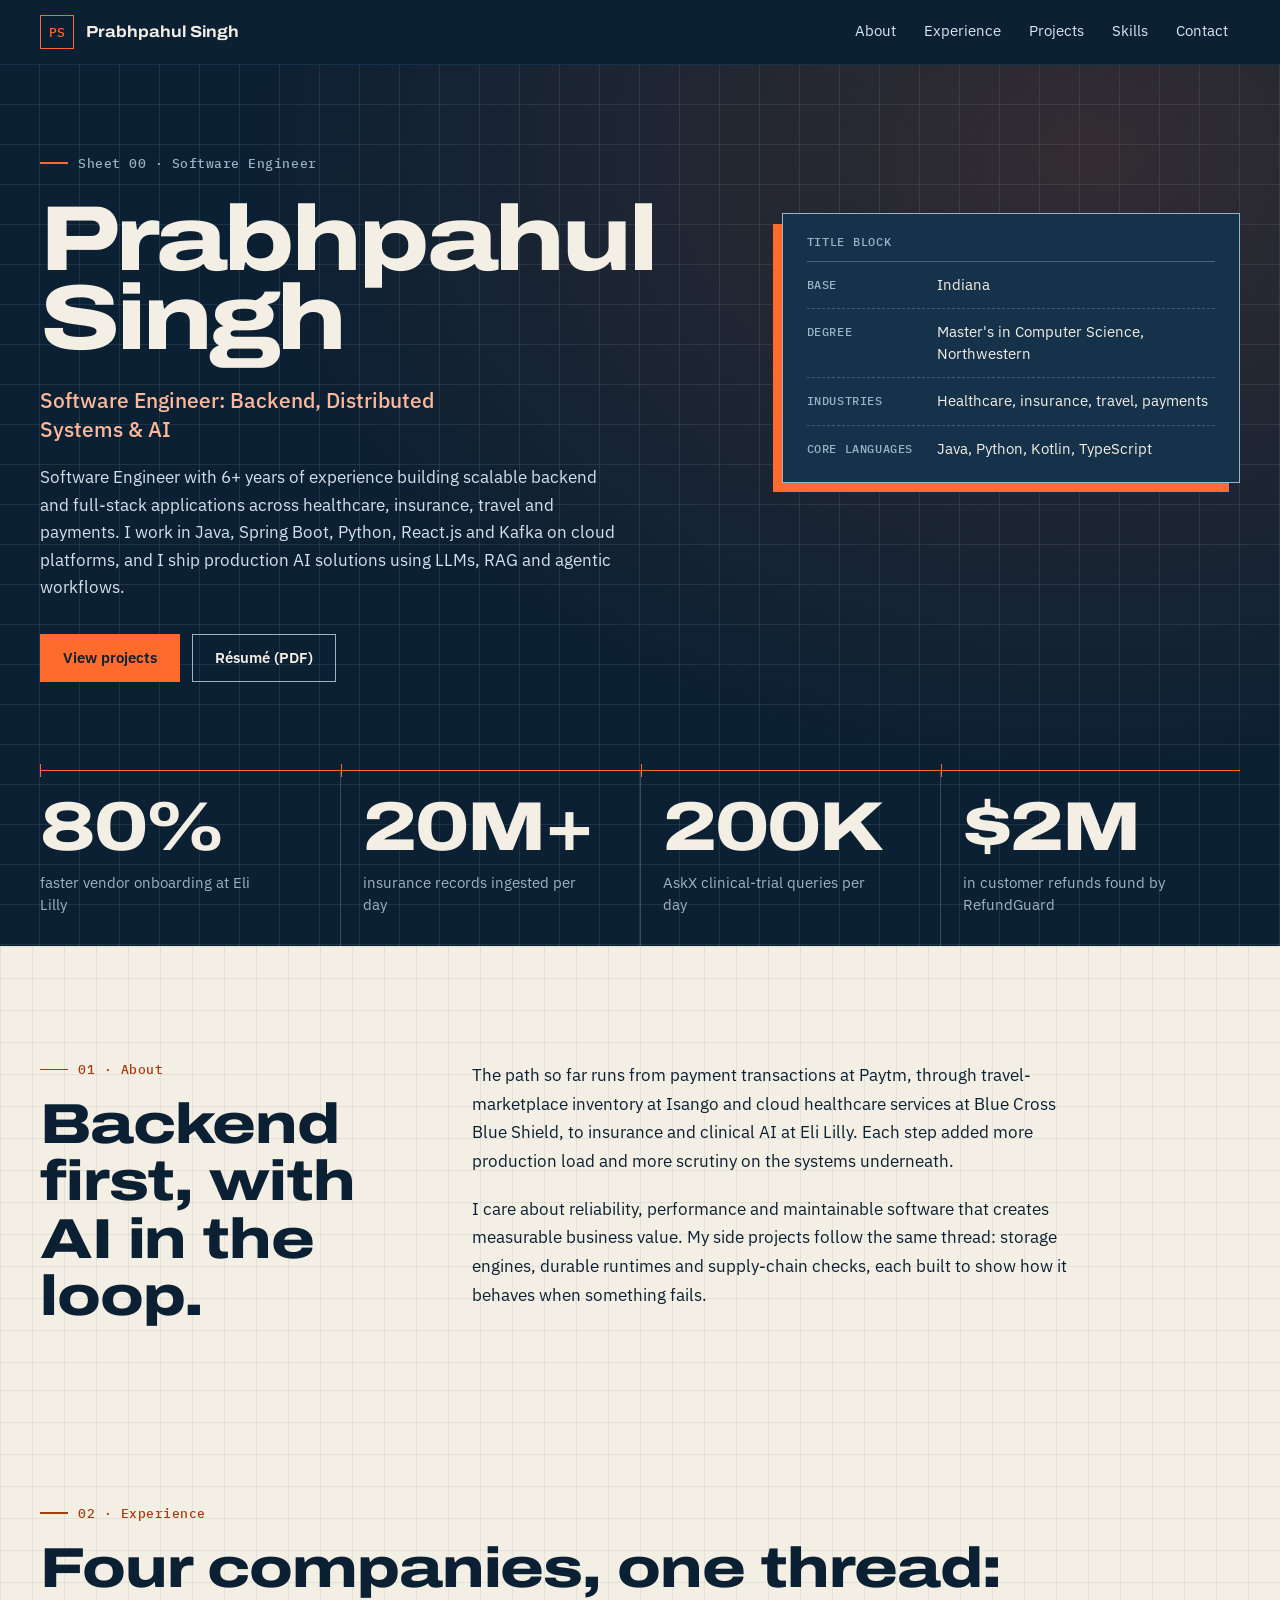
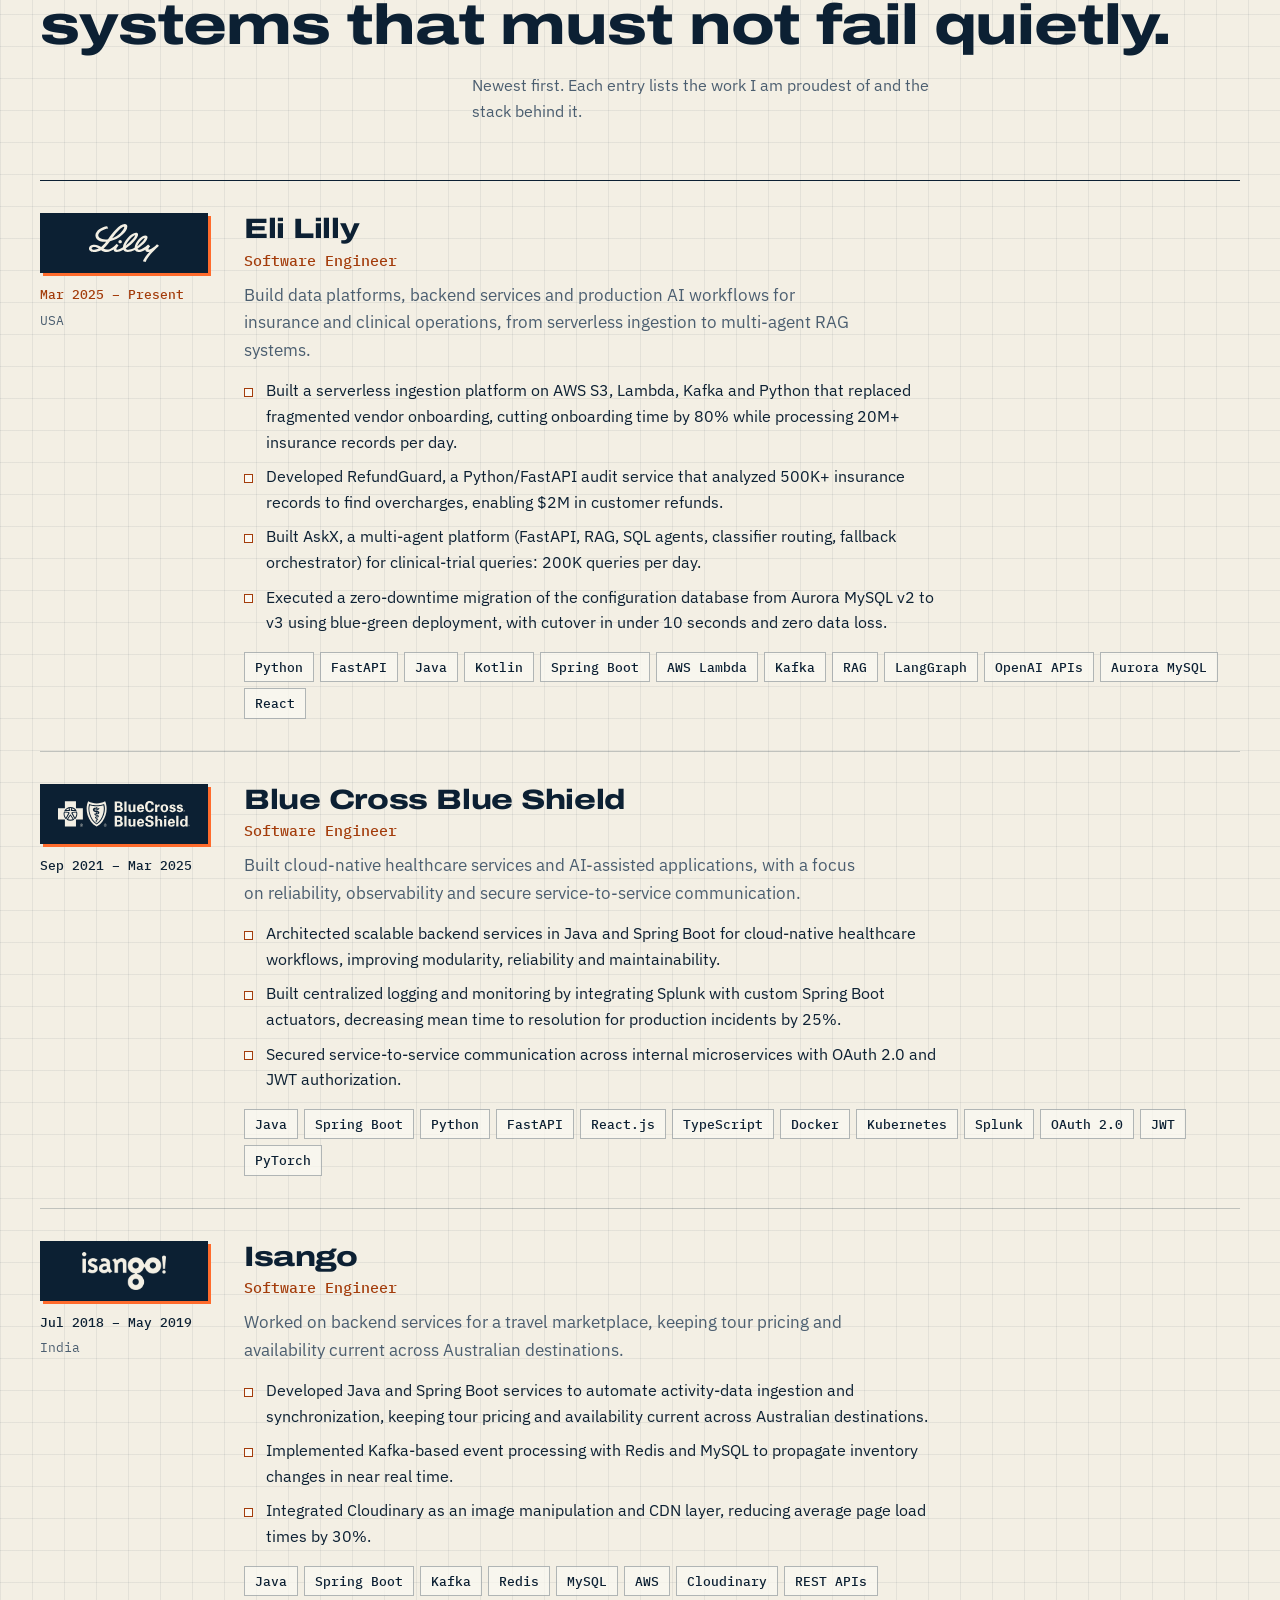
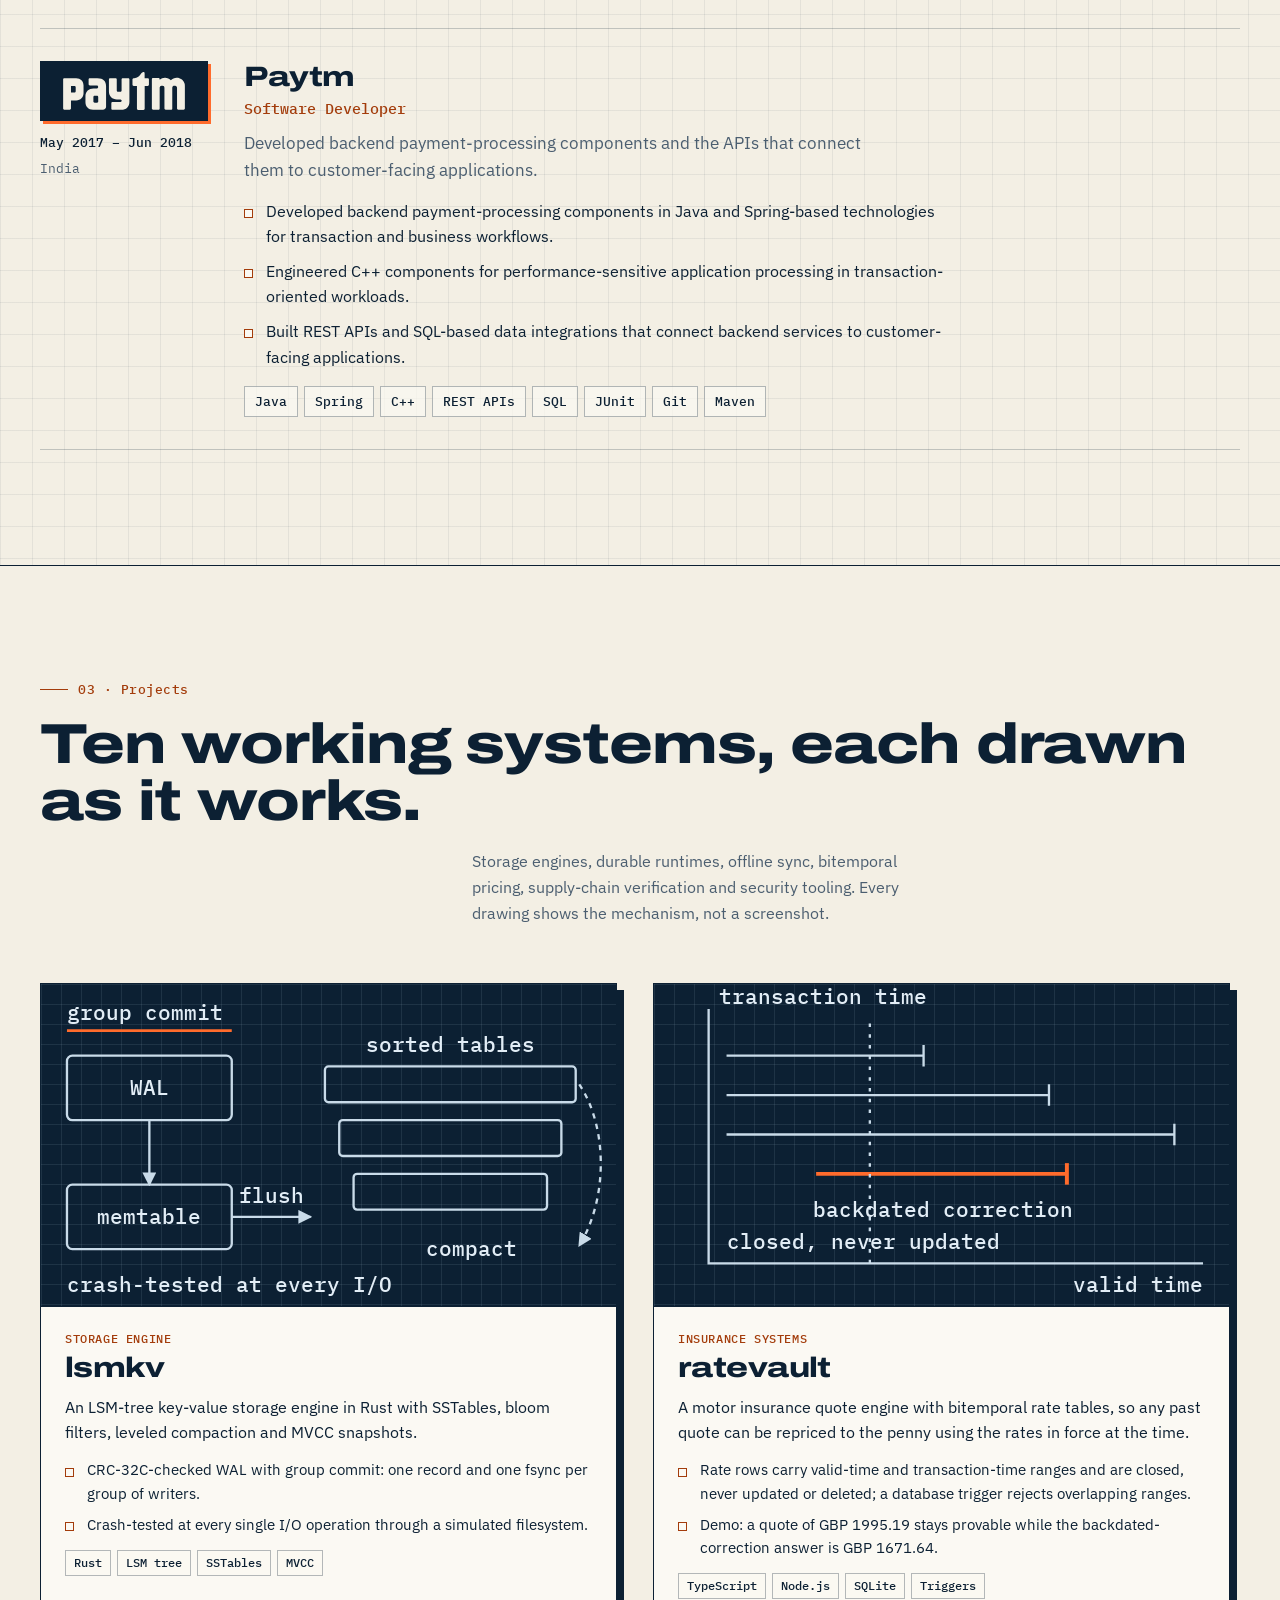
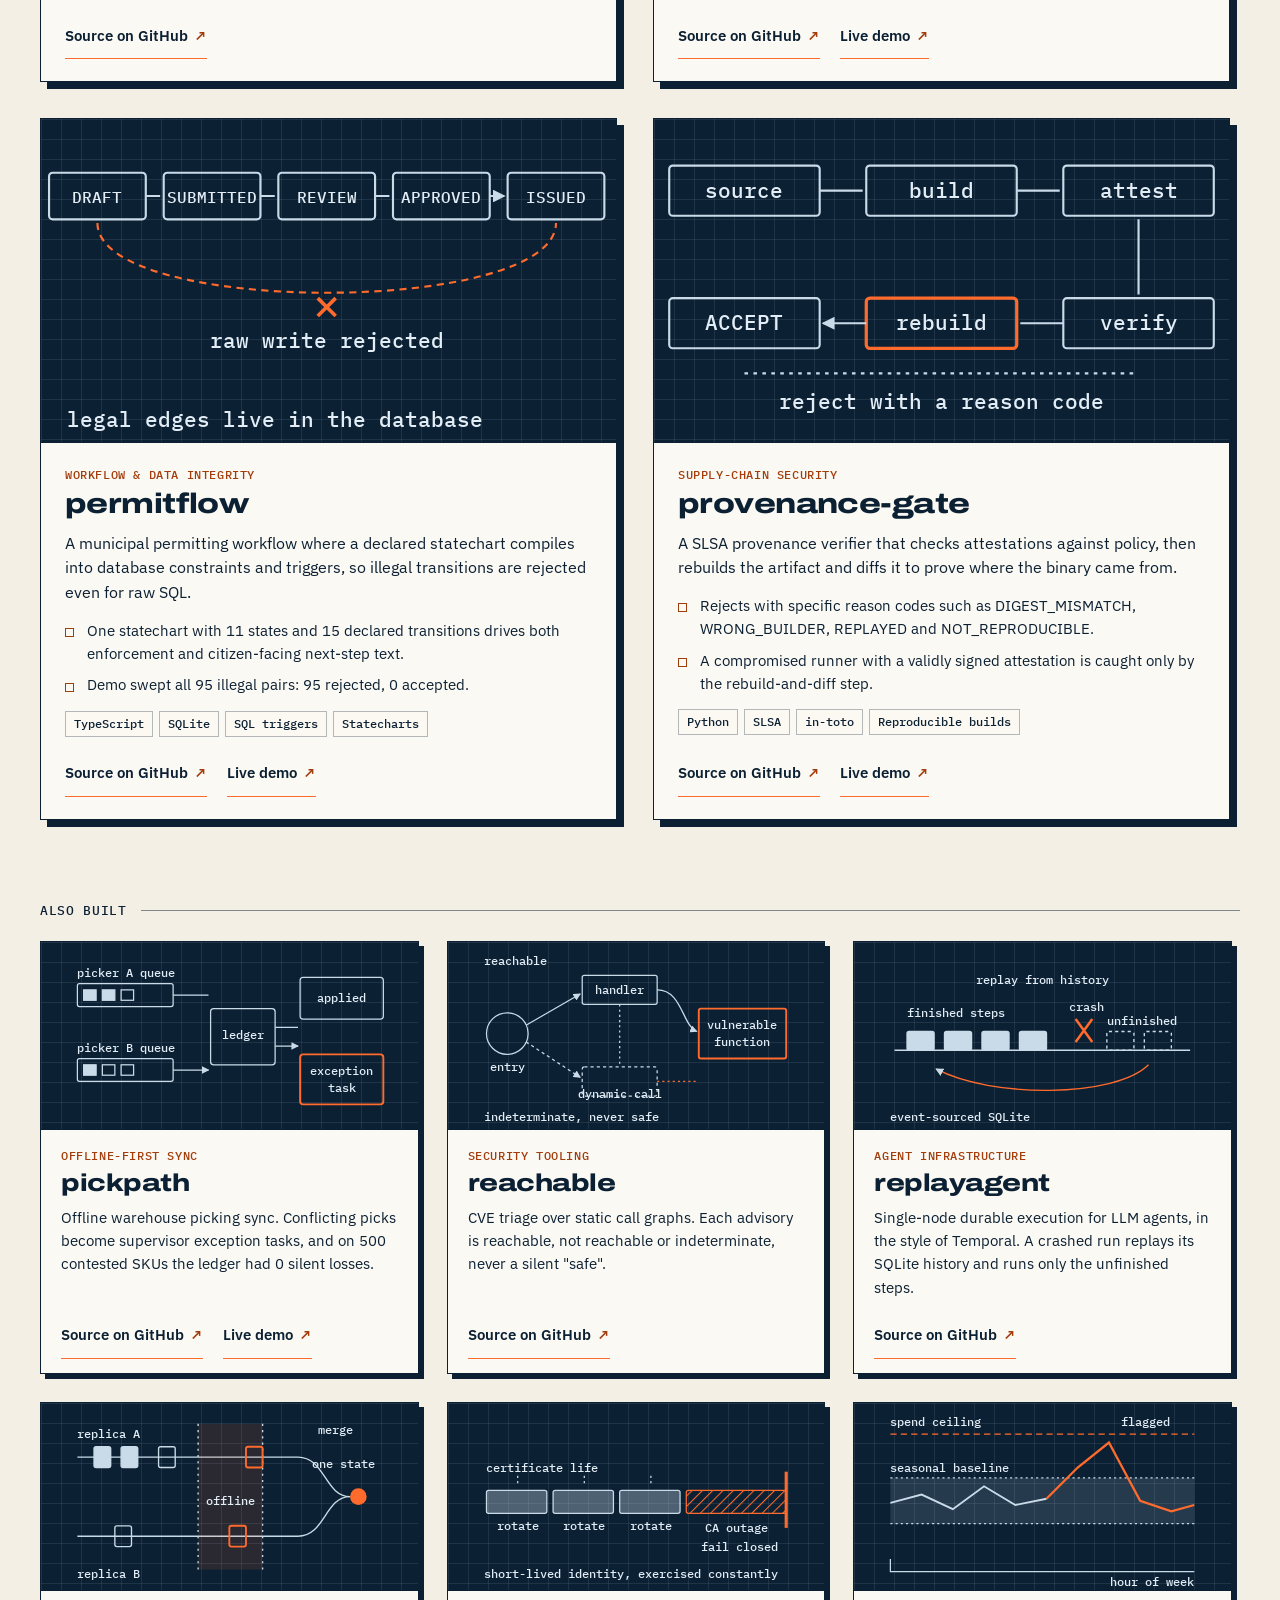
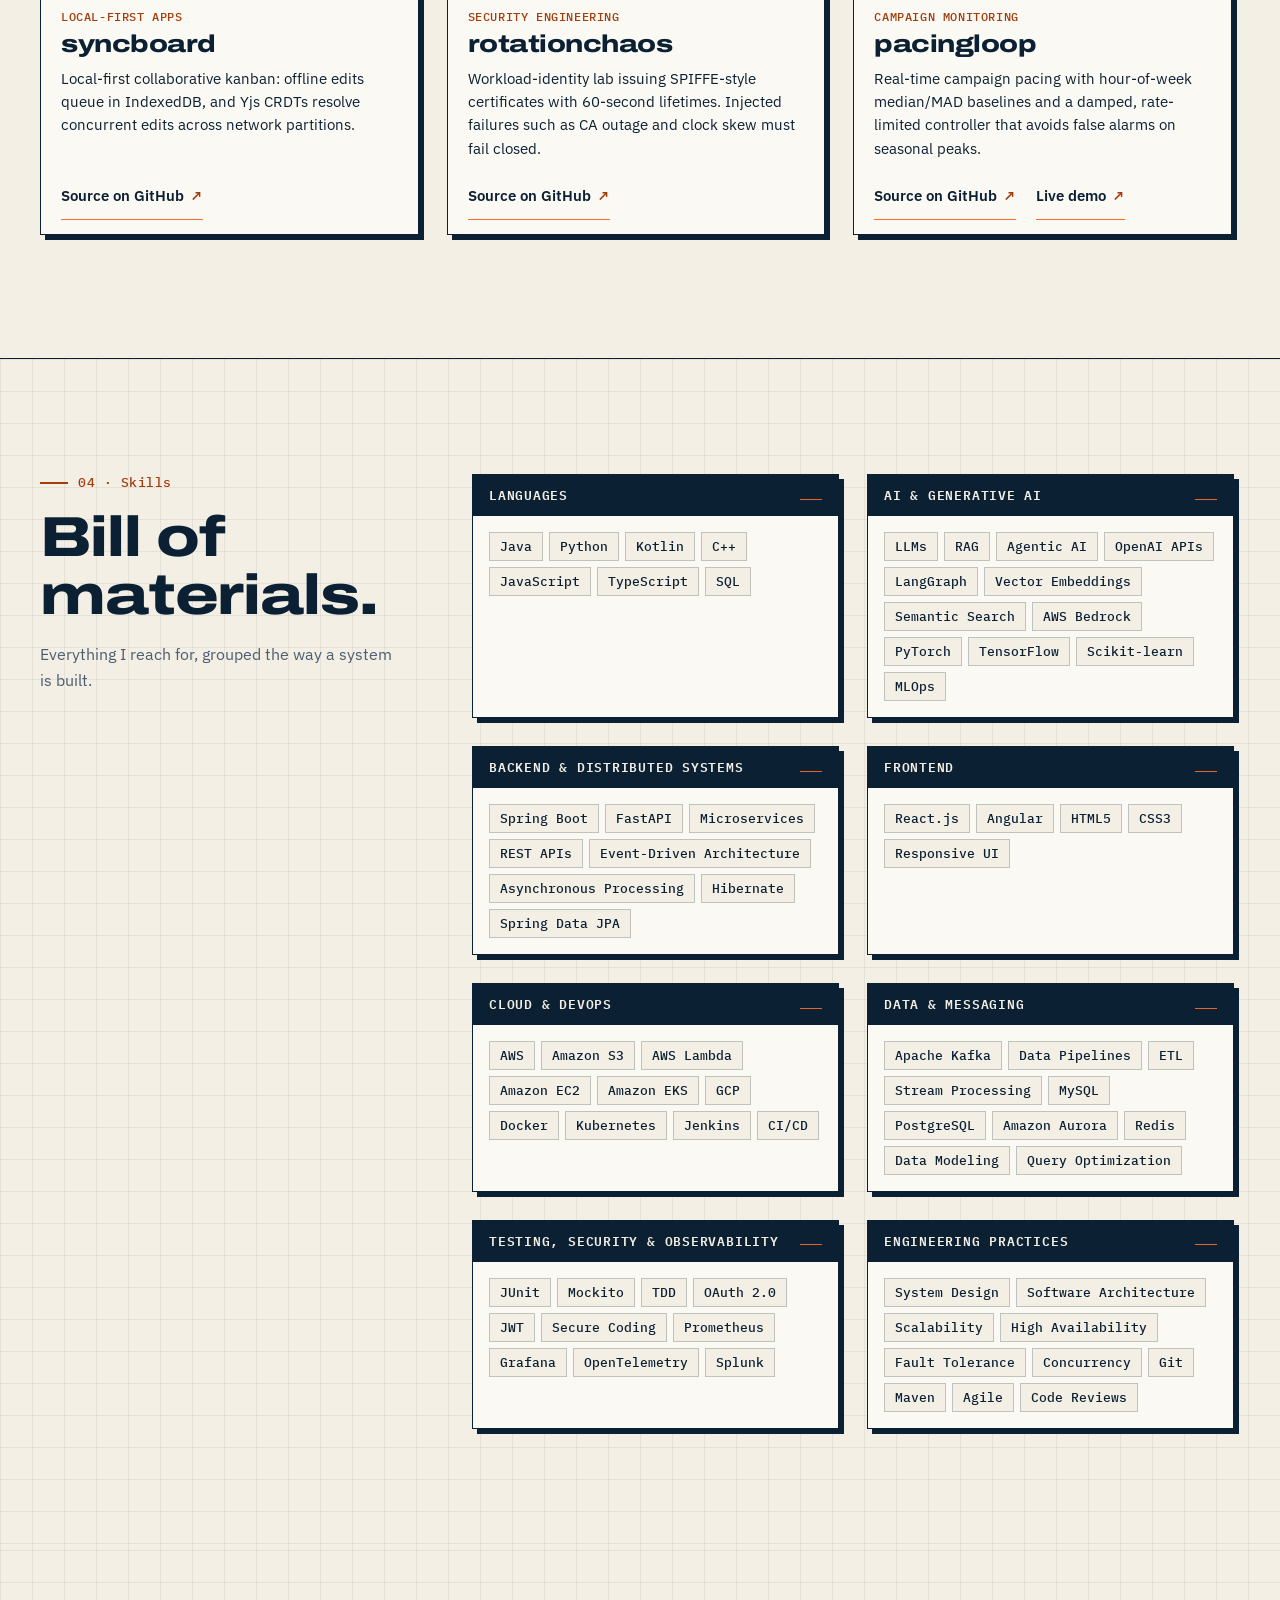
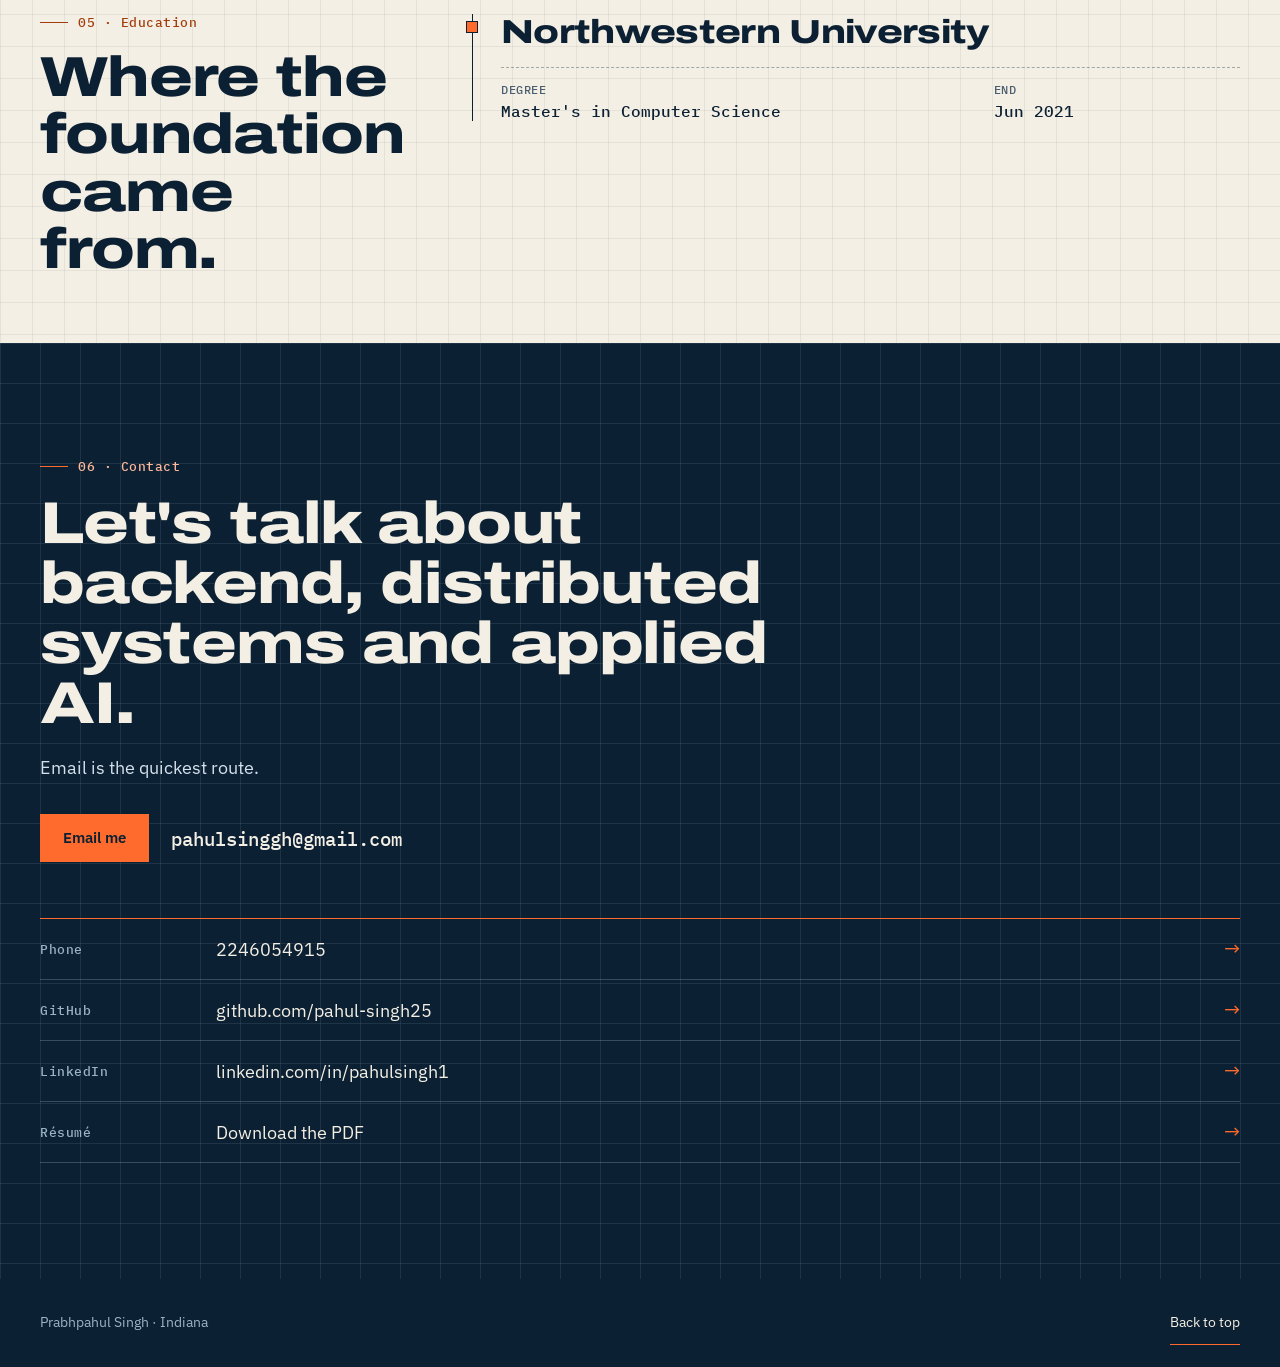
==== commit 9f97183a: "Add company logos to experience section" ====
--- a/index.html
+++ b/index.html
@@ -117,7 +117,7 @@
     <ol class="roles">
       <li class="role role-current">
         <div class="role-meta">
-          <span class="logo-tile" aria-hidden="true">EL</span>
+          <span class="logo-tile"><img src="assets/images/logos/eli-lilly.svg" alt="Eli Lilly logo" width="168" height="60" loading="lazy" decoding="async"></span>
           <p class="role-dates">Mar 2025 &ndash; Present</p>
           <p class="role-loc">USA</p>
         </div>
@@ -136,7 +136,7 @@
 
       <li class="role">
         <div class="role-meta">
-          <span class="logo-tile" aria-hidden="true">BCBS</span>
+          <span class="logo-tile"><img src="assets/images/logos/blue-cross-blue-shield.svg" alt="Blue Cross Blue Shield logo" width="168" height="60" loading="lazy" decoding="async"></span>
           <p class="role-dates">Sep 2021 &ndash; Mar 2025</p>
           <p class="role-loc">&nbsp;</p>
         </div>
@@ -154,7 +154,7 @@
 
       <li class="role">
         <div class="role-meta">
-          <span class="logo-tile" aria-hidden="true">IS</span>
+          <span class="logo-tile"><img src="assets/images/logos/isango.svg" alt="Isango logo" width="168" height="60" loading="lazy" decoding="async"></span>
           <p class="role-dates">Jul 2018 &ndash; May 2019</p>
           <p class="role-loc">India</p>
         </div>
@@ -172,7 +172,7 @@
 
       <li class="role">
         <div class="role-meta">
-          <span class="logo-tile" aria-hidden="true">PT</span>
+          <span class="logo-tile"><img src="assets/images/logos/paytm.svg" alt="Paytm logo" width="168" height="60" loading="lazy" decoding="async"></span>
           <p class="role-dates">May 2017 &ndash; Jun 2018</p>
           <p class="role-loc">India</p>
         </div>
--- a/assets/css/site.css
+++ b/assets/css/site.css
@@ -112,8 +112,9 @@
 .roles{display:flex;flex-direction:column;border-top:1.5px solid var(--ink)}
 .role{display:grid;grid-template-columns:minmax(0,176px) minmax(0,1fr);gap:28px;padding:32px 0;border-bottom:1px solid rgba(12,32,51,.22);position:relative}
 .role-meta{display:flex;flex-direction:column;gap:6px;align-items:flex-start}
-/* one monogram tile for every employer, so the four read as a set */
-.logo-tile{display:grid;place-items:center;width:168px;height:60px;background:var(--navy);color:var(--paper);font:600 22px/1 var(--display);font-stretch:118%;letter-spacing:.04em;box-shadow:3px 3px 0 var(--signal);margin-bottom:6px}
+/* one navy tile for every employer, logos recolored to paper, so the four read as a set */
+.logo-tile{display:flex;align-items:center;justify-content:center;width:168px;height:60px;padding:11px 18px;background:var(--navy);box-shadow:3px 3px 0 var(--signal);margin-bottom:6px}
+.logo-tile img{width:100%;height:100%;min-width:0;object-fit:contain}
 .role-dates{font:500 13px/1.5 var(--mono);color:var(--ink)}
 .role-loc{font:400 13px/1.5 var(--mono);color:var(--muted);min-height:1.5em}
 .role-current .role-dates{color:var(--signal-ink)}
@@ -261,7 +262,7 @@
 
   /* experience: every highlight and the stack visible, compact rows */
   .role{padding:22px 0;gap:10px}
-  .logo-tile{width:120px;height:44px;font-size:17px;box-shadow:2px 2px 0 var(--signal)}
+  .logo-tile{width:120px;height:44px;padding:8px 12px;box-shadow:2px 2px 0 var(--signal)}
   .role-meta{gap:4px 12px}
   .role-body h3{font-size:1.3rem}
   .role-title{font-size:13.5px}
